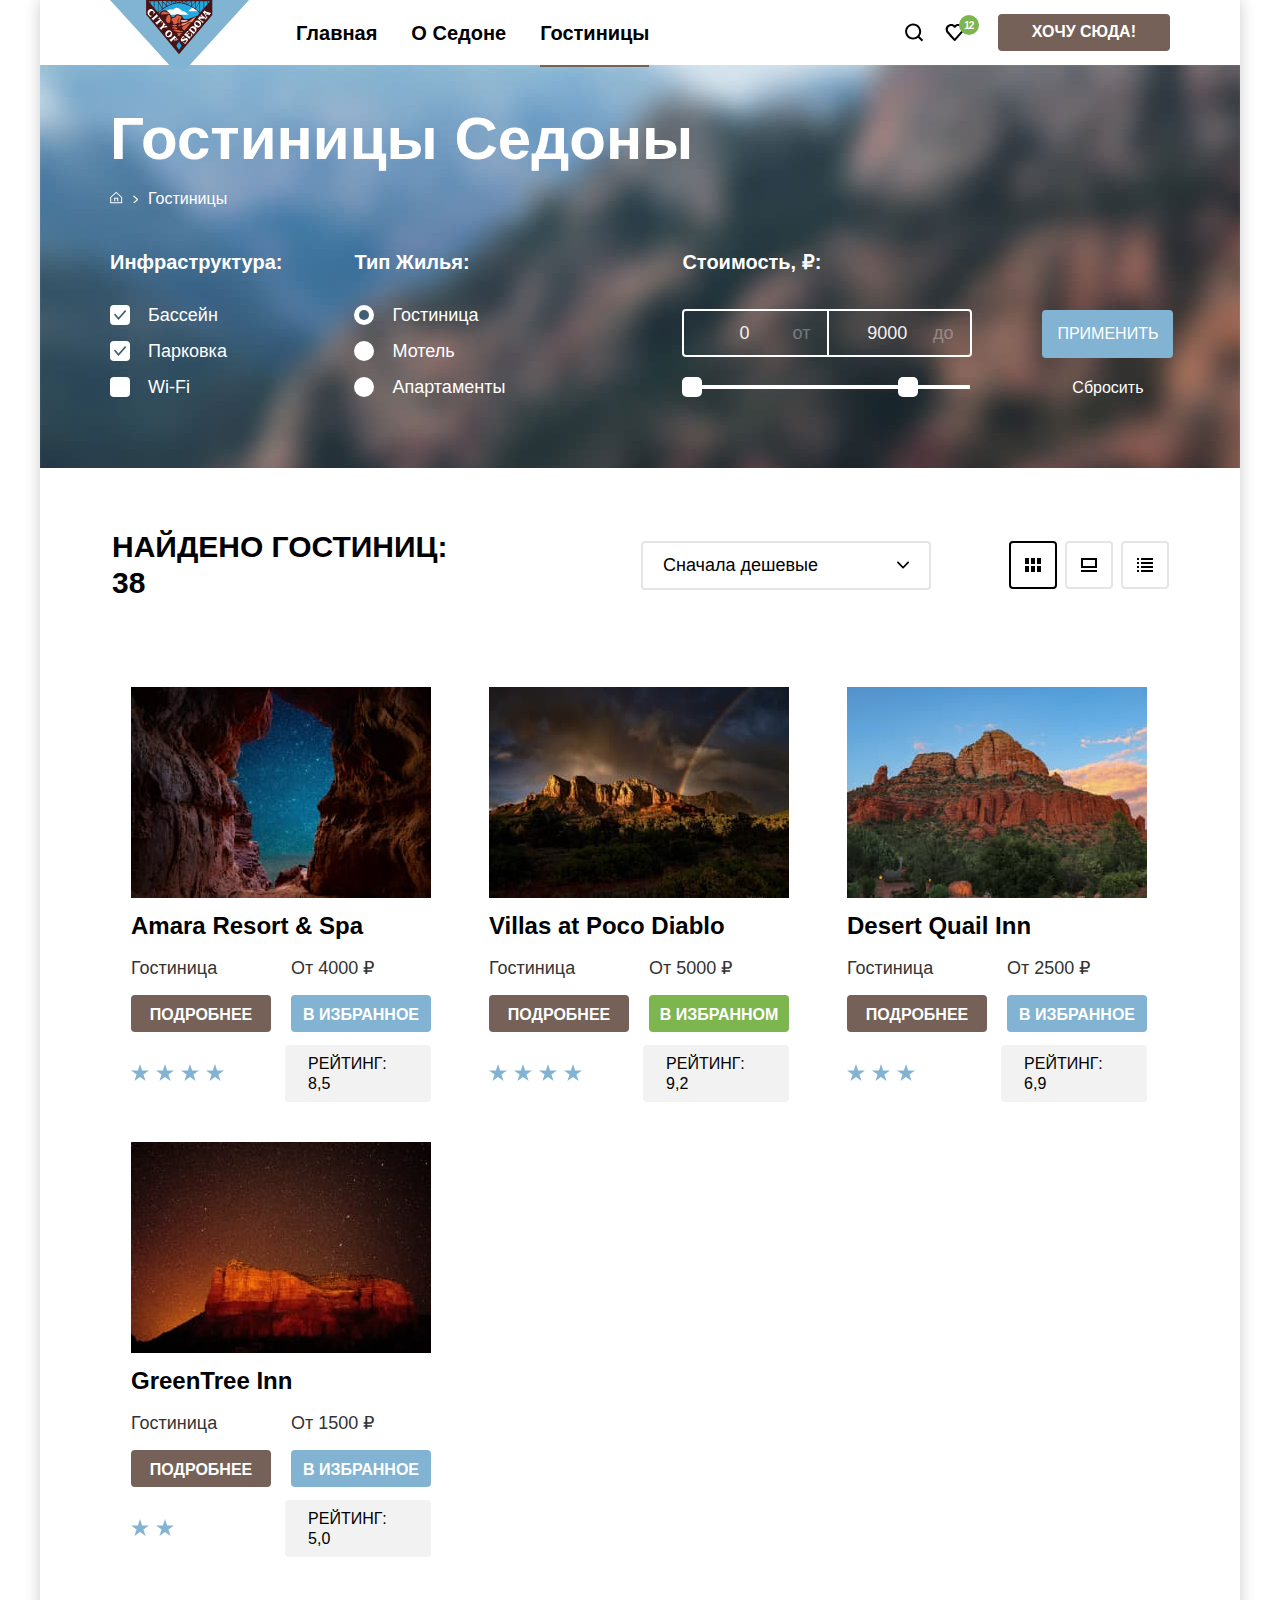
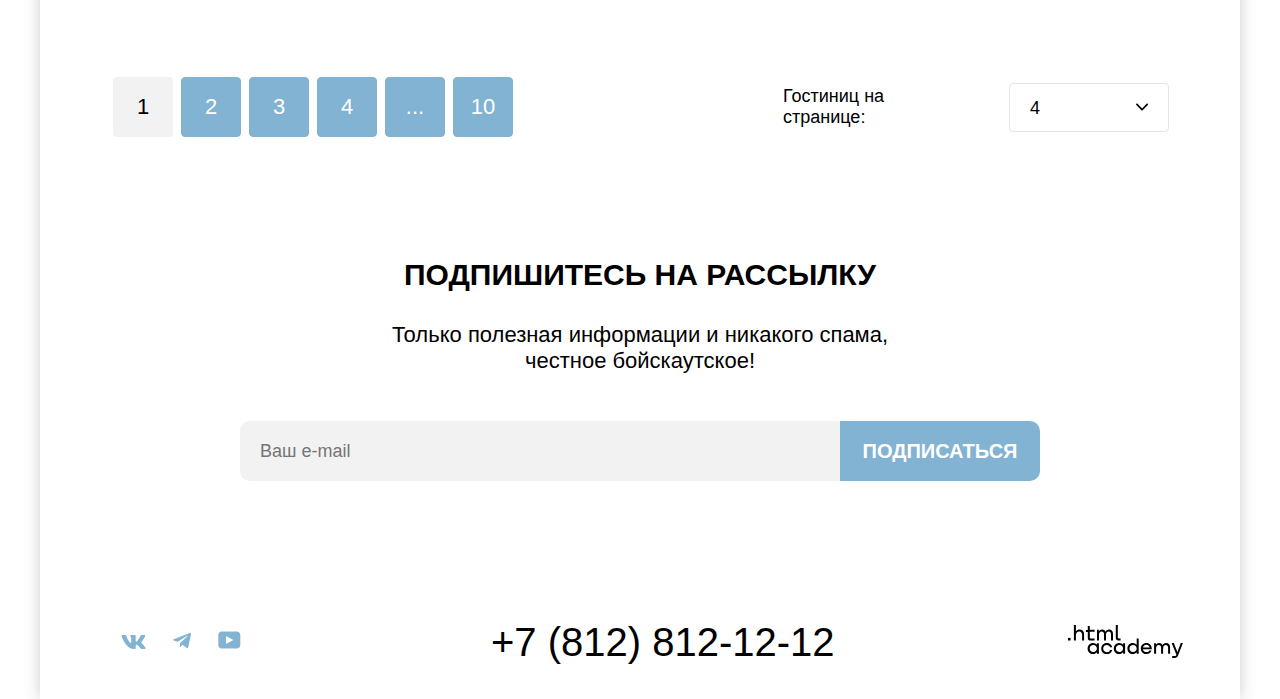
==== catalog.html @ 807dbaa8 "Завершение верстки всех компонентов" ====
<!DOCTYPE html>
<html lang="ru">
<head>
  <meta charset="utf-8">
  <title>Каталог</title>
  <link rel="stylesheet" href="styles/styles.css">
</head>
<body>
<header class="page-header">
  <nav class="navigation">
    <a class="page-logo" href="index.html">
      <img class="logo-icon" src="images/logo-city-of-sedona.svg" width="139" height="70" alt="Логотип Седоны.">
    </a>
    <ul class="navigation-list">
      <li class="navigation-item menu-item">
        <a class="navigation-link menu-link" href="index.html">Главная</a>
      </li>
      <li class="navigation-item menu-item">
        <a class="navigation-link menu-link" href="#">О Седоне</a>
      </li>
      <li class="navigation-item menu-item">
        <a class="navigation-link menu-link menu-link-current navigation-link-current" href="catalog.html">Гостиницы</a>
      </li>
    </ul>
    <ul class="navigation-list navigation-user">
      <li class="navigation-item navigation-item-search">
        <a class="navigation-link" href="#"><span class="visually-hidden">Поиск.</span>
          <img class="navigation-link search" src="images/icons/icon-search.svg" alt="Иконка поиска."></a>
      </li>
      <li class="navigation-item">
        <a class="navigation-link" href="#"><span class="visually-hidden">Избранное.</span>
          <img class="navigation-link favorite" src="images/icons/icon-favorite.svg" alt="Иконка избранное.">
          <span class="number-favorite favorite">12</span>
        </a>
      </li>
      <li class="navigation-item">
        <a class="navigation-link wanted" href="#">Хочу сюда!</a>
      </li>
    </ul>
  </nav>
</header>

<main class="main-inner">
  <div class="main-filter">
    <header class="inner-header">
      <h1 class="inner-header-title">Гостиницы Седоны</h1>
      <ul class="breadcrumbs">
        <li class="breadcrumbs-item">
          <a class="breadcrumbs-link" href="index.html"><span class="visually-hidden">Главная страница.</span>
            <svg width="13" height="13" viewBox="0 0 13 13" xmlns="http://www.w3.org/2000/svg">
              <path fill-rule="evenodd" clip-rule="evenodd"
                    d="M0.162109 6.1499L6.16211 0.649902L12.1621 6.1499V12.3499H0.162109V6.1499ZM1.16211 6.5499V11.3499H11.1621V6.5499L6.16211 2.0499L1.16211 6.5499ZM5.16211 10.3499H4.16211V6.84985H8.16211V10.3499H7.16211V7.84985H5.16211V10.3499Z"/>
            </svg>
          </a>
        </li>
        <li class="breadcrumbs-item">
          <a class="breadcrumbs-link">Гостиницы</a>
        </li>
      </ul>
    </header>
    <section class="catalog-products">
      <h2 class="visually-hidden">Фильтры для выбора гостиниц.</h2>
      <form class="catalog-filter" action="https://echo.htmlacademy.ru/" method="get">
        <fieldset class="catalog-filter-group catalog-infrastructure">
          <legend class="catalog-filter-title">Инфраструктура:</legend>
          <ul class="catalog-filter-list">
            <li class="catalog-filter-item">
              <label class="control">
                <input class="visually-hidden control-input" type="checkbox" name="pool" checked>
                <span class="control-mark control-mark--square"></span>
                <span class="control-label">Бассейн</span>
              </label>
            </li>
            <li class="catalog-filter-item">
              <label class="control">
                <input class="visually-hidden control-input" type="checkbox" name="parking" checked>
                <span class="control-mark control-mark--square"></span>
                <span class="control-label">Парковка</span>
              </label>
            </li>
            <li class="catalog-filter-item">
              <label class="control">
                <input class="visually-hidden control-input" type="checkbox" name="wi-fi">
                <span class="control-mark control-mark--square"></span>
                <span class="control-label">Wi-Fi</span>
              </label>
            </li>
          </ul>
        </fieldset>
        <fieldset class="catalog-filter-group catalog-type-acc">
          <legend class="catalog-filter-title">Тип Жилья:</legend>
          <ul class="catalog-filter-list">
            <li class="catalog-filter-item">
              <label class="control">
                <input class="visually-hidden control-input" type="radio" name="accommodation" value="hotel" checked>
                <span class="control-mark control-mark--round"></span>
                <span class="control-label">Гостиница</span>
              </label>
            </li>
            <li class="catalog-filter-item">
              <label class="control">
                <input class="visually-hidden control-input" type="radio" name="accommodation" value="motel">
                <span class="control-mark control-mark--round"></span>
                <span class="control-label">Мотель</span>
              </label>
            </li>
            <li class="catalog-filter-item">
              <label class="control">
                <input class="visually-hidden control-input" type="radio" name="accommodation" value="apartment">
                <span class="control-mark control-mark--round"></span>
                <span class="control-label">Апартаменты</span>
              </label>
            </li>
          </ul>
        </fieldset>
        <fieldset class="catalog-filter-group catalog-price">
          <legend class="catalog-filter-title">Стоимость, ₽:</legend>
          <div class="catalog-filter-prices">
            <div class="catalog-filter-price">
              <input type="button" id="min" class="catalog-filter-price-input" value="0" aria-label="Цена от.">
              <label for="min" class="catalog-filter-price-label">от</label>
            </div>

            <div class="catalog-filter-price">
              <input type="button" id="max" class="catalog-filter-price-input" value="9000" aria-label="Цена до.">
              <label for="max" class="catalog-filter-price-label">до</label>
            </div>
          </div>
          <div class="catalog-filter-range">
            <div class="catalog-filter-range-line"></div>
            <button class="catalog-filter-range-btn catalog-filter-range--min"></button>
            <button class="catalog-filter-range-btn catalog-filter-range--max"></button>
          </div>
        </fieldset>
        <div class="catalog-filter-wrapper">
          <button class="button-filter-submit" type="submit">Применить</button>
          <button class="button-filter-reset" type="reset">Сбросить</button>
        </div>
      </form>
    </section>
  </div>
  <section class="catalog-options">
    <div class="search-results">
      <p class="search-result">Найдено гостиниц: 38</p>
    </div>
    <div class="sorting">
      <select class="select-control" aria-label="Сортировка.">
        <option value="cheap">Сначала дешевые</option>
        <option value="expensive">Сначала дорогие</option>
        <option value="popular">Сначала популярные</option>
      </select>
    </div>
    <div class="page-view">
      <a href="#" class="button button-view button-view-selected">
        <span class="visually-hidden">Показать карточки.</span>
        <img src="images/icons/icon-table.svg" width="16" height="14" alt="Показать карточки.">
      </a>
      <a href="#" class="button button-view">
        <span class="visually-hidden">Показать каждую карточку отдельно.</span>
        <img src="images/icons/icon-slideshow.svg" width="16" height="14" alt="Показать каждую карточку отдельно.">
      </a>
      <a href="#" class="button button-view">
        <span class="visually-hidden">Показать список.</span>
        <img src="images/icons/icon-list.svg" width="16" height="14" alt="Показать список отелей.">
      </a>
    </div>
  </section>

  <div class="hotel-wrapper">
    <ul class="hotel-cards">
      <li class="hotel-card">
        <a class="hotel-card-link" href="#">
          <img class="hotel-card-image" src="images/amara-resort-and-spa.jpg"
               alt="Достопримечательности рядом с Amara Resort-and-Spa" width="300" height="211"></a>
        <h3 class="hotel-card-title"><a href="#">Amara Resort & Spa</a></h3>
        <div class="hotel-and-price">
          <p class="hotel-card-type">Гостиница</p>
          <p class="hotel-card-price">От 4000 ₽</p>
        </div>
        <div class="more">
          <a class="hotel-card-button button button-else" href="#">Подробнее</a>
          <a href="#" class="hotel-card-button button button-fav">В избранное</a>
        </div>
        <div class="rate">
          <div class="stars">
            <div class="star"><img src="images/icons/icon-star.svg" alt="Рейтинг."></div>
            <div class="star"><img src="images/icons/icon-star.svg" alt="Рейтинг."></div>
            <div class="star"><img src="images/icons/icon-star.svg" alt="Рейтинг."></div>
            <div class="star"><img src="images/icons/icon-star.svg" alt="Рейтинг."></div>
          </div>
          <span class="hotel-rating">Рейтинг: 8,5</span>
        </div>
      </li>
      <li class="hotel-card">
        <a class="hotel-card-link" href="#">
          <img class="hotel-card-image" src="images/villas-at-poco-diablo.jpg"
               alt="Достопримечательности рядом с Villas at Poco Diablo" width="300" height="211"></a>
        <h3 class="hotel-card-title"><a href="#">Villas at Poco Diablo</a></h3>
        <div class="hotel-and-price">
          <p class="hotel-card-type">Гостиница</p>
          <p class="hotel-card-price">От 5000 ₽</p>
        </div>
        <div class="more">
          <a class="hotel-card-button button button-else" href="#">Подробнее</a>
          <a href="#" class="hotel-card-button button button-fav button-fav-current">В избранном</a>
        </div>
        <div class="rate">
          <div class="stars">
            <div class="star"><img src="images/icons/icon-star.svg" alt="Рейтинг."></div>
            <div class="star"><img src="images/icons/icon-star.svg" alt="Рейтинг."></div>
            <div class="star"><img src="images/icons/icon-star.svg" alt="Рейтинг."></div>
            <div class="star"><img src="images/icons/icon-star.svg" alt="Рейтинг."></div>
          </div>
          <span class="hotel-rating">Рейтинг: 9,2</span>
        </div>
      </li>
      <li class="hotel-card">
        <a class="hotel-card-link" href="#">
          <img class="hotel-card-image" src="images/desert-quail-inn.jpg"
               alt="Достопримечательности рядом с Desert Quail Inn"></a>
        <h3 class="hotel-card-title"><a href="#">Desert Quail Inn</a></h3>
        <div class="hotel-and-price">
          <p class="hotel-card-type">Гостиница</p>
          <p class="hotel-card-price">От 2500 ₽</p>
        </div>
        <div class="more">
          <a class="hotel-card-button button button-else" href="#">Подробнее</a>
          <a href="#" class="hotel-card-button button button-fav">В избранное</a>
        </div>
        <div class="rate">
          <div class="stars">
            <div class="star"><img src="images/icons/icon-star.svg" alt="Рейтинг."></div>
            <div class="star"><img src="images/icons/icon-star.svg" alt="Рейтинг."></div>
            <div class="star"><img src="images/icons/icon-star.svg" alt="Рейтинг."></div>
          </div>
          <span class="hotel-rating">Рейтинг: 6,9</span>
        </div>
      </li>
      <li class="hotel-card">
        <a class="hotel-card-link" href="#">
          <img class="hotel-card-image" src="images/geentree-inn.jpg" alt="Достопримечательности рядом с GreenTree Inn"
               width="300" height="211"></a>
        <h3 class="hotel-card-title"><a href="#">GreenTree Inn</a></h3>
        <div class="hotel-and-price">
          <p class="hotel-card-type">Гостиница</p>
          <p class="hotel-card-price">От 1500 ₽</p>
        </div>
        <div class="more">
          <a class="hotel-card-button button button-else" href="#">Подробнее</a>
          <a href="#" class="hotel-card-button button button-fav">В избранное</a>
        </div>
        <div class="rate">
          <div class="stars">
            <div class="star"><img src="images/icons/icon-star.svg" alt="Рейтинг."></div>
            <div class="star"><img src="images/icons/icon-star.svg" alt="Рейтинг."></div>
          </div>
          <span class="hotel-rating">Рейтинг: 5,0</span>
        </div>
      </li>
    </ul>
  </div>

  <div class="pagination">
    <ul class="pagination-list">
      <li class="pagination-item">
        <a class="pagination-link pagination-link-current">1</a>
      </li>
      <li class="pagination-item">
        <a class="pagination-link" href="#">2</a>
      </li>
      <li class="pagination-item">
        <a class="pagination-link" href="#">3</a>
      </li>
      <li class="pagination-item">
        <a class="pagination-link" href="#">4</a>
      </li>
      <li class="pagination-item">
        <a class="pagination-link" href="#" aria-label="Другие страницы.">...</a>
      </li>
      <li class="pagination-item">
        <a class="pagination-link" href="#">10</a>
      </li>
    </ul>
    <div class="hotel-amount">
      <label class="hotel-page" for="hotel-page">Гостиниц на странице:</label>
      <select class="hotel-page-amount" id="hotel-page">
        <option label="1">1</option>
        <option label="2">2</option>
        <option label="3">3</option>
        <option label="4" selected>4</option>
      </select>
    </div>
  </div>

</main>
<section class="newsletter-inner">
  <h2 class="newsletter-title">Подпишитесь на рассылку</h2>
  <p class="newsletter-description">Только полезная информации и никакого спама,<br> честное бойскаутское!</p>
  <div class="subscription">
    <form class="newsletter-form" action="https://echo.htmlacademy.ru/" method="post">
      <label class="visually-hidden" for="newsletter-email">Email.</label>
      <input type="email" class="newsletter-email-field newsletter-email-field-inner" placeholder="Ваш e-mail"
             name="newsletter-email" id="newsletter-email" required>
      <button class="button newsletter-button" type="submit">Подписаться</button>
    </form>
  </div>
</section>
<footer class="page-footer">
  <ul class="footer-social-list">
    <li class="footer-social-item">
      <a class="social-network-link" href="https://vk.com/htmlacademy">
        <svg width="25" height="14" viewBox="0 0 25 14" xmlns="http://www.w3.org/2000/svg">
          <path fill-rule="evenodd" clip-rule="evenodd"
                d="M24.1164 0.948C24.2824 0.402 24.1164 0 23.3214 0H20.6964C20.0284 0 19.7204 0.347 19.5534 0.73C19.5534 0.73 18.2184 3.926 16.3274 6.002C15.7154 6.604 15.4374 6.795 15.1034 6.795C14.9364 6.795 14.6854 6.604 14.6854 6.057V0.948C14.6854 0.292 14.5014 0 13.9454 0H9.81738C9.40038 0 9.14938 0.304 9.14938 0.593C9.14938 1.214 10.0954 1.358 10.1924 3.106V6.904C10.1924 7.737 10.0394 7.888 9.70538 7.888C8.81538 7.888 6.65038 4.677 5.36538 1.003C5.11638 0.288 4.86438 0 4.19338 0H1.56638C0.816382 0 0.666382 0.347 0.666382 0.73C0.666382 1.412 1.55638 4.8 4.81138 9.281C6.98138 12.341 10.0364 14 12.8194 14C14.4884 14 14.6944 13.632 14.6944 12.997V10.684C14.6944 9.947 14.8524 9.8 15.3814 9.8C15.7714 9.8 16.4384 9.992 17.9964 11.467C19.7764 13.216 20.0694 14 21.0714 14H23.6964C24.4464 14 24.8224 13.632 24.6064 12.904C24.3684 12.18 23.5184 11.129 22.3914 9.882C21.7794 9.172 20.8614 8.407 20.5824 8.024C20.1934 7.533 20.3044 7.314 20.5824 6.877C20.5824 6.877 23.7824 2.451 24.1154 0.948H24.1164Z"/>
        </svg>
        <span class="visually-hidden">ВКонтакте.</span>
      </a>
    </li>
    <li class="footer-social-item">
      <a class="social-network-link" href="https://t.me/htmlacademy">
        <svg width="18" height="16" viewBox="0 0 18 16" xmlns="http://www.w3.org/2000/svg">
          <path
            d="M16.785 0.0992597L0.840489 6.24776C-0.247661 6.68481 -0.241365 7.29184 0.640845 7.56253L4.73445 8.83953L14.2058 2.8637C14.6537 2.59121 15.0629 2.7378 14.7265 3.03636L7.05283 9.96185H7.05103L7.05283 9.96275L6.77045 14.1823C7.18413 14.1823 7.36669 13.9925 7.59871 13.7686L9.58705 11.8351L13.7229 14.89C14.4855 15.31 15.0332 15.0941 15.2229 14.1841L17.9379 1.38885C18.2158 0.274623 17.5126 -0.229883 16.785 0.0992597Z"/>
        </svg>
        <span class="visually-hidden">Телеграм.</span>
      </a>
    </li>
    <li class="footer-social-item">
      <a class="social-network-link" href="https://youtube.com/user/htmlacademy">
        <svg width="23" height="18" viewBox="0 0 23 18" xmlns="http://www.w3.org/2000/svg">
          <path
            d="M18.9402 0.5H3.50738C1.64668 0.5 0.333252 2.09375 0.333252 3.9V13.9937C0.333252 15.9062 1.64668 17.5 3.50738 17.5H19.1591C20.8009 17.5 22.3333 15.9062 22.3333 14.1V3.9C22.1143 2.09375 20.8009 0.5 18.9402 0.5ZM7.99494 13.0375V4.9625L15.3283 9L7.99494 13.0375Z"/>
        </svg>
        <span class="visually-hidden">YouTube.</span>
      </a>
    </li>
  </ul>
  <a class="footer-phone-number" href="tel: +78128121212">+7 (812) 812-12-12</a>
  <a class="htmlacademy-link" href="https://htmlacademy.ru">
    <svg width="115" height="33" viewBox="0 0 115 33" xmlns="http://www.w3.org/2000/svg" aria-label="Логотип HTML Академии.">
      <path d="M0 12.9V15.5H2.5V12.9H0Z"/>
      <path
        d="M11.6 4.5C10 4.5 8.8 5.2 8 6.2H7.9V0H5.9V15.5H7.9V10.2C7.9 8.1 9.2 6.6 11.2 6.6C13 6.6 14.1 8 14.1 9.8V15.5H16.1V9.4C16.2 6.4 14.3 4.5 11.6 4.5Z"/>
      <path
        d="M26.6 4.8H21.8V1.1H19.8V4.9H17.9V6.9H19.8V12.9C19.8 14.6 20.8 15.6 22.5 15.6H26.6V13.6H22.9C22.2 13.6 21.8 13.2 21.8 12.5V6.8H26.6V4.8Z"/>
      <path
        d="M41.1 4.6C39.5 4.6 38.2 5.4 37.6 6.7H37.5C36.9 5.5 35.7 4.6 34.1 4.6C32.7 4.6 31.6 5.4 31 6.4H30.9V4.8H29V15.4H31V10C31 8 32 6.5 33.6 6.5C35.1 6.5 36 7.5 36 9.1V15.4H38V9.8C38 7.4 39.4 6.5 40.6 6.5C42.1 6.5 43 7.5 43 9.1V15.4H45V8.9C45.1 6.4 43.6 4.6 41.1 4.6Z"/>
      <path d="M47.8 12.7C47.8 14.4 48.8 15.4 50.6 15.4H52.6V13.4H50.9C50.2 13.4 49.8 13 49.8 12.3V0H47.8V12.7Z"/>
      <path
        d="M28.9 19.7C28 18.6 26.7 17.9 25 17.9C21.9 17.9 19.6 20.2 19.6 23.5C19.6 26.8 21.9 29.1 25 29.1C26.8 29.1 28 28.3 28.8 27.2H28.9V28.8H30.9V18.2H28.9V19.7ZM25.3 27.1C23.1 27.1 21.7 25.5 21.7 23.5C21.7 21.5 23.1 19.9 25.3 19.9C27.5 19.9 28.9 21.5 28.9 23.5C28.9 25.4 27.5 27.1 25.3 27.1Z"/>
      <path
        d="M44.2 22C43.7 19.6 41.6 17.9 38.8 17.9C35.4 17.9 33.2 20.4 33.2 23.5C33.2 26.6 35.4 29.1 38.8 29.1C41.6 29.1 43.7 27.3 44.2 24.9H42.1C41.7 26.2 40.4 27.2 38.8 27.2C36.6 27.2 35.2 25.6 35.2 23.6C35.2 21.6 36.6 20 38.8 20C40.4 20 41.6 21 42.1 22.2H44.2V22Z"/>
      <path
        d="M55.1 19.7C54.2 18.6 52.9 17.9 51.2 17.9C48.1 17.9 45.8 20.2 45.8 23.5C45.8 26.8 48.1 29.1 51.2 29.1C53 29.1 54.2 28.3 55 27.2H55.1V28.8H57.1V18.2H55.1V19.7ZM51.5 27.1C49.3 27.1 47.9 25.5 47.9 23.5C47.9 21.5 49.3 19.9 51.5 19.9C53.7 19.9 55.1 21.5 55.1 23.5C55.1 25.4 53.6 27.1 51.5 27.1Z"/>
      <path
        d="M68.7 19.8C67.8 18.7 66.5 17.9 64.8 17.9C61.7 17.9 59.4 20.2 59.4 23.5C59.4 26.8 61.6 29.1 64.8 29.1C66.5 29.1 67.8 28.3 68.6 27.3H68.7V28.8H70.7V13.4H68.7V19.8ZM65.1 27.1C62.9 27.1 61.5 25.5 61.5 23.5C61.5 21.5 62.9 19.9 65.1 19.9C67.3 19.9 68.7 21.5 68.7 23.5C68.6 25.5 67.2 27.1 65.1 27.1Z"/>
      <path
        d="M78.3 17.9C75 17.9 72.8 20.4 72.8 23.5C72.8 26.5 74.9 29.1 78.3 29.1C80.8 29.1 82.8 27.8 83.5 25.5H81.4C80.9 26.5 79.8 27.1 78.4 27.1C76.5 27.1 75.1 25.8 75 24.2H83.8C84 20.6 81.8 17.9 78.3 17.9ZM78.3 19.8C80 19.8 81.3 20.8 81.6 22.4H75.1C75.4 20.9 76.6 19.8 78.3 19.8Z"/>
      <path
        d="M98.2 17.9C96.6 17.9 95.3 18.7 94.6 19.9H94.5C93.9 18.7 92.7 17.9 91.1 17.9C89.7 17.9 88.6 18.6 88 19.7V18.2H86.1V28.8H88.1V23.4C88.1 21.4 89.1 20 90.7 19.9C92.2 19.9 93.1 20.9 93.1 22.5V28.8H95.1V23.2C95.1 20.8 96.5 19.9 97.7 19.9C99.2 19.9 100.1 20.9 100.1 22.5V28.8H102.1V22.3C102.2 19.7 100.7 17.9 98.2 17.9Z"/>
      <path
        d="M109.4 27L105.8 18.1H103.6L108.4 29.7C108.1 30.6 107.7 30.9 106.7 30.9H104.2V32.9H106.7C108.5 32.9 109.5 32.1 110.2 30.3L114.9 18.1H112.8L109.4 27Z"/>
    </svg>
  </a>
</footer>
</body>
</html>
---- styles/styles.css ----
@font-face {
  font-family: "PT Sans";
  font-style: normal;
  font-weight: 400;
  src: url("../fonts/ptsans-400.woff2") format("woff2");
  font-display: swap;
}

@font-face {
  font-family: "PT Sans";
  font-style: normal;
  font-weight: 700;
  src: url("../fonts/ptsans-700.woff2") format("woff2");
  font-display: swap;
}

*, *::before, *::after {
  box-sizing: border-box;
}

html {
  height: 100%;
}

body {
  margin: 0 auto;
  display: flex;
  flex-direction: column;
  min-height: 100%;
  font-family: "PT Sans", Arial, sans-serif;
  font-size: 22px;
  line-height: 26px;
  color: #000000;
  background-color: #FFFFFF;
  width: 1200px;
  box-shadow: 0 0 15px rgba(0, 0, 0, 0.2);
}

.visually-hidden {
  position: absolute;
  width: 1px;
  height: 1px;
  margin: -1px;
  padding: 0;
  border: 0;
  clip: rect(0 0 0 0);
  overflow: hidden;
}


.button {
  font-family: inherit;
  font-weight: 700;
  text-align: center;
  color: #FFFFFF;
  text-decoration: none;
  text-transform: uppercase;
}

.page-header {
  color: black;
  background-color: #FFFFFF;
  z-index: 1;
}

.navigation {
  display: flex;
  align-items: center;
  width: 1060px;
  margin: 0 auto;
  padding-bottom: 5px;
}

.navigation-list {
  display: flex;
  flex-wrap: wrap;
  margin: 0;
  list-style-type: none;
  align-items: center;
  padding: 5px 0 0 13px;
}

.navigation-link {
  display: block;
  font-family: "PT Sans", "Arial", sans-serif;
  line-height: 26px;
  color: #000000;
  font-weight: 700;
  text-align: center;
  background-color: #FFFFFF;
  text-decoration: none;
  position: relative;
}

.navigation-user {
  margin: 0 0 0 auto;
}

.navigation-item {
  margin-left: 34px;
  padding: 0;
}

.favorite {
  margin-left: -13px
}

.number-favorite {
  background-color: #7DB54F;
  width: 20px;
  height: 20px;
  color: #FFFFFF;
  border-radius: 10px;
  font-size: 10px;
  line-height: 13px;
  letter-spacing: -0.1em;
  position: absolute;
  display: flex;
  align-items: center;
  justify-content: center;
  right: -15px;
  top: -9px;

}

.menu-link {
  position: relative;
  font-size: 20px;
  line-height: 26px;
}

.menu-link:hover::before, .menu-link-current::before {
  position: absolute;
  content: "";
  left: 0;
  bottom: -21px;
  width: 100%;
  height: 2px;
  background-color: #756257;
}

.wanted {
  padding: 5px 34px 6px;
  border-radius: 4px;
  background-color: #756157;
  color: #FFFFFF;
  text-transform: uppercase;
  font-size: 16px;
}

.wanted:hover {
  background-color: rgba(97, 80, 72, 1);
}

.wanted:active {
  background-color: rgba(117, 97, 87, 1);
  color: rgba(255, 255, 255, 0.3);
}

.logo-icon {
  display: block;
  width: 139px;
  margin: 0 0 -10px;
}

.city-title {
  text-align: center;
  text-transform: uppercase;
  margin: 63px auto 31px;
  line-height: 36px;
  font-size: 30px;
  font-weight: 700;
}

.city-advantages {
  text-align: center;
  margin: 0 auto 90px;
}

.main-container {
  display: flex;
}

.main-logo {
  background-image: url("../images/index-background.jpg");
  background-color: #679cbe;
  color: #000000;
  background-size: 100%;
  background-repeat: no-repeat;
  width: 1200px;
  height: 485px;
  padding-top: 51px;
  position: relative;
}

.main-logo::before {
  content: '';
  position: absolute;
  left: 0;
  bottom: 0;
  width: 100%;
  height: 57px;
  background-image: url("../images/devider.svg");
  background-position: center center;
  background-repeat: no-repeat;
}

.page-container {
  width: 1200px;
  margin: 0 auto;
}

.logo {
  display: block;
  margin: 0 auto;
}


.city-description {
  text-align: center;
}

.advantages-list {
  list-style: none;
  text-align: center;
  margin: 0;
  padding: 0;
  display: flex;
  flex-wrap: wrap;
}

.advantages-order {
  display: block;
  margin: 30px;
}

.wrapper {
  background-color: #82B3D3;
  width: 400px;
}

.advantages-item--blue {
  background-color: #82B3D3;
}

.advantages-item-text {
  margin: 0;
  padding: 92px 85px;
  font-size: 18px;
  width: 400px;
  color: #ffffff;
}

.advantages-item--reverse .advantages-item-wrapper {
  flex-direction: row-reverse;
}

.advantages-item-wrapper {
  display: flex;
}


.advantages-item {
  width: 100%;
}

.advantages-item--33 {
  width: 400px;
  padding: 80px 85px 76px;
}

.advantages-item-light-blue {
  background-color: rgba(131, 179, 211, 0.12);
}

.advantages-item-beautiful-road {
  padding: 80px 85px;
  background-color: rgba(131, 179, 211, 0.2);
}

.advantages-sublist {
  display: flex;
  list-style: none;
  background-color: #ffffff;
  padding: 0;
}

.advantages-title {
  margin: 0 0 30px;
  font-size: 24px;
  line-height: 28px;
  text-transform: uppercase;
  padding: 0;
}

.advantages-title-no-pic {
  padding-top: 20px;
}


.advantages-description {
  margin: 0 auto;
}

.advantages-description, .advantages-order {
  font-size: 18px;
  line-height: 21px;
}

.advantages-description-no-pic {
  padding-bottom: 20px;
}

.advantages-icon {
  margin-bottom: 30px;
}

.advantages-icon-souvenir {
  margin-bottom: 25px;
}


.appointment {
  color: #000000;
  background-color: #FFFFFF;
  text-align: center;
  width: 1200px;
  padding-top: 91px;
  padding-bottom: 93px;

}

.appointment-title {
  font-size: 30px;
  line-height: 36px;
  text-transform: uppercase;
  margin: 3px 0 29px;
}

.appointment-description {
  margin: 0 0 46px;
  font-size: 22px;
  line-height: 26px;
  padding-bottom: 10px;
}

.hotel-search-link {
  display: table;
  margin: 0 auto;
  text-decoration: none;
  text-transform: uppercase;
  background-color: #756157;
  color: #FFFFFF;
  padding: 12px 15px;
  width: 574px;
  border-radius: 4px;
  font-weight: 700;
  font-size: 20px;
  line-height: 36px;
}

.hotel-search-link:hover {
  background-color: rgba(97, 80, 72, 1);
}

.hotel-search-link:active {
  background-color: #756157;
  color: rgba(255, 255, 255, 0.3);
}

.newsletter {
  background-image: url("../images/footer-background.jpg");
  background-color: #6b94af;
  color: #FFFFFF;
  background-size: 100%;
  background-repeat: no-repeat;
  width: 1200px;
  text-align: center;
  padding-top: 70px;
  padding-bottom: 94px;
  background-size: cover;
}

.newsletter-title {
  text-transform: uppercase;
  margin-bottom: 29px;
  font-weight: 700;
  font-size: 30px;
  line-height: 36px;
}

.newsletter-description {
  margin-bottom: 47px;
}

.subscription {
  display: flex;
  margin: 0 200px;
}

.newsletter-form {
  display: flex;
  width: 800px;
  margin-left: auto;
  margin-right: auto;
}

.newsletter-email-field {
  width: 600px;
  margin: 0 auto;
  height: 60px;
  border-style: none;
  padding: 16px 20px 14px;
  border-top-left-radius: 10px;
  border-bottom-left-radius: 10px;
  font-size: 18px;
  line-height: 21px;
}

.newsletter-button {
  margin: 0 auto;
  height: 60px;
  background-color: #82B3D3;
  color: #FFFFFF;
  padding: 12px 15px;
  border-style: none;
  flex-grow: 1;
  border-top-right-radius: 10px;
  border-bottom-right-radius: 10px;
  font-size: 20px;
  font-weight: 700;
  line-height: 36px;
}

.newsletter-button:hover {
  background-color: rgba(104, 162, 202, 1);
}

.newsletter-button:active {
  background-color: rgba(130, 179, 211, 1);
  color: rgba(255, 255, 255, 0.3);
}

.newsletter-email-field-inner {
  background-color: #F2F2F2;
}

.page-footer {
  display: flex;
  align-items: center;
  width: 100%;
  background-color: #ffffff;
  padding: 45px 70px 35px 81px;
}

.footer-social-list {
  display: flex;
  color: #000000;
  text-decoration: none;
  margin: 0;
  padding: 0;
  list-style: none;
}

.footer-social-item + .footer-social-item {
  margin-left: 27px;
}

.social-network-link {
  fill: #83B3D3;
}

.social-network-link:hover {
  fill: #68A2CA;
}

.social-network-link:active {
  fill: rgba(104, 162, 202, 0.3);
}

.footer-phone-number {
  font-family: "PT Sans", "Arial", sans-serif;
  font-size: 40px;
  line-height: 40px;
  color: #000000;
  font-weight: 400;
  text-align: center;
  background-color: #FFFFFF;
  text-decoration: none;
  margin-left: 250px;
  flex-shrink: 0;
}

.footer-phone-number:hover {
  color: #756157;
}

.footer-phone-number:active {
  color: rgba(117, 97, 87, 0.3);
}

.htmlacademy-link {
  margin-left: 233px;
  fill: #000000;
  margin-top: 5px
}

.htmlacademy-link:hover {
  fill: #756157;
}

.htmlacademy-link:active {
  fill: rgba(117, 97, 87, 0.3);
}

.main-filter {
  background-image: url("../images/hotel-filter-background.jpg");
  background-repeat: no-repeat;
  background-size: cover;
  color: #FFFFFF;
  background-color: #7497bf;
  padding: 35px 70px 50px;
}

.modal-container {
  position: fixed;
  top: 0;
  left: 0;
  display: flex;
  width: 100%;
  height: 100%;
  background-color: rgba(242, 242, 242, 0.8);
}

.modal {
  position: relative;
  margin: auto;
  padding: 70px;
  background-color: #FFFFFF;
}

.modal-info {
  width: 715px;
}

.modal-close-button {
  position: absolute;
  padding: 0;
  top: 54px;
  right: 70px;
  width: 53px;
  height: 53px;
  background-color: #F2F2F2;
  border-radius: 50%;
  background-image: url("../images/modal-close-button.svg");
  background-repeat: no-repeat;
  background-position: center;
  border-style: none;
  cursor: pointer;
}

.modal-title {
  margin: 0 0 63px;
  font-family: "PT Sans", "Arial", sans-serif;
  font-size: 30px;
  line-height: 36px;
  font-weight: 700;
  color: #000000;
  text-transform: uppercase;
}

.info-form .field-group {
  margin: 0;
}


.inner-header-title {
  font-size: 60px;
  line-height: 78px;
  margin: 0 0 10px;
}

.breadcrumbs {
  margin: 0 0 40px;
  padding: 0;
  list-style: none;
  display: flex;
}

.breadcrumbs-item + .breadcrumbs-item {
  padding-left: 15px;
  margin-left: 10px;
}

.breadcrumbs-item {
  position: relative;
}

.breadcrumbs-item + .breadcrumbs-item::before {
  content: '';
  position: absolute;
  left: 0;
  top: 50%;
  transform: translateY(-50%);
  width: 5px;
  height: 8px;
  background-image: url("../images/arrow-breadcrumbs.svg");
}


.breadcrumbs-link {
  line-height: 21px;
  font-size: 16px;
  fill: #FFFFFF;
  font-weight: 400;
  text-align: center;
  text-decoration: none;
  display: block;
}

.breadcrumbs-link:hover {
  color: rgba(255, 255, 255, 0.6);
  fill: rgba(255, 255, 255, 0.6);
}

.breadcrumbs-link:focus {
  color: #FFFFFF;
  fill: #FFFFFF;
}

.breadcrumbs-link:active {
  color: rgba(255, 255, 255, 0.3);
  fill: rgba(255, 255, 255, 0.3);
}

.catalog-options {
  display: flex;
  background-color: #FFFFFF;
  color: #000000;
  padding: 55px 71px 56px 72px;
}


.catalog-filter-group {
  margin: 0;
  padding: 0;
  border: 0;
}

.catalog-infrastructure {
  margin-right: 70px;
}

.catalog-type-acc {
  margin-right: 175px;
  padding-left: 2px;
}

.catalog-price {
  margin-right: 70px;
  padding-top: 4px;
  padding-left: 2px;
}

.catalog-filter-title {
  font-weight: 700;
  font-size: 20px;
  line-height: 26px;
  padding: 0;
  margin: 0 0 30px;
}

.catalog-filter-list {
  margin: 0;
  padding: 0;
  list-style: none;
  font-size: 18px;
  line-height: 21px;
  font-weight: 400;
}

.catalog-filter-wrapper {
  display: table;
  margin: 0 0 0 auto;
  padding-top: 61px;
  width: 160px;
  padding-right: 2px;
}

.catalog-filter {
  display: flex;
}

.catalog-filter-wrapper .button {
  display: block;
}

.catalog-filter-item {
  margin-bottom: 15px;
}

.control {
  position: relative;
  display: block;
}

.control-mark {
  position: absolute;
  width: 20px;
  height: 20px;
}

.control-label {
  padding-left: 38px;
}

.control-mark--round {
  border-radius: 100%;
  background-color: #FFFFFF;
}

.control-mark--square {
  border-radius: 4px;
  background-color: #FFFFFF;
}

.control-input[type="checkbox"]:checked + .control-mark--square::before {
  content: "";
  position: absolute;
  background-image: url("../images/icons/icon-tick.svg");
  width: 12px;
  height: 10px;
  top: 5px;
  left: 4px;
}

.control-input[type="radio"]:checked + .control-mark--round::before {
  content: "";
  position: absolute;
  background-color: #3F5E72;
  width: 10px;
  height: 10px;
  top: 5px;
  left: 5px;
  border-radius: 100%;
}

.control-input:focus + .control-mark--round {
  box-shadow: 0 0 0 3px #83B3D3;
}

.control-input:hover + .control-mark--square {
  background-color: rgba(255, 255, 255, 0.6);
}

.control-input:focus + .control-mark--square {
  background-color: rgba(255, 255, 255, 0.6);
  box-shadow: 0 0 0 3px #83B3D3;
}

.control-input:active + .control-mark--square {
  background-color: rgba(255, 255, 255, 0.6);
}

.catalog-filter-prices {
  display: flex;
  border: 2px solid #ffffff;
  border-radius: 4px;
  height: 48px;
}

.catalog-filter-price {
  width: 143px;
  display: flex;
  align-items: center;
  padding: 14px 17px 14px 18px;
}

.catalog-filter-price + .catalog-filter-price {
  border-left: 2px solid #ffffff;
}

.catalog-filter-price-input {
  display: block;
  width: 100%;
  background-color: transparent;
  border-style: none;
  color: #F2F2F2;
  font-size: 18px;
  line-height: 21px;
  padding-left: 0;
}

.catalog-filter-price-label {
  font-size: 18px;
  line-height: 21px;
  opacity: 30%;
}

.catalog-filter-range {
  width: 288px;
  height: 4px;
  margin-top: 28px;
  position: relative;
  background-color: rgba(255, 255, 255, 3);
}

.catalog-filter-range-line {
  width: 228px;
  height: 4px;
  background-color: #ffffff;
}

.catalog-filter-range-btn {
  position: absolute;
  width: 20px;
  height: 20px;
  background-color: #ffffff;
  border-radius: 5px;
  border: none;
  top: 50%;
  transform: translateY(-50%);
}

.catalog-filter-range--min {
  left: 0;
}

.catalog-filter-range--max {
  left: 216px;
}

.button-filter-submit {
  display: block;
  padding: 14px 15px;
  border-style: none;
  text-transform: uppercase;
  color: #FFFFFF;
  background-color: #82B3D3;
  border-radius: 4px;
  font-family: "PT Sans", "Arial", sans-serif;
  width: 100%;
  font-size: 16px;
  line-height: 20px;
}

.button-filter-submit:hover {
  background-color: #68A2CA;
}

.button-filter-submit:active {
  background-color: #82B3D3;
  color: rgba(255, 255, 255, 0.3);
}

.button-filter-reset {
  display: block;
  border-style: none;
  background-color: transparent;
  margin: 0 auto;
  color: #FFFFFF;
  padding: 20px 28px;
  border-radius: 4px;
  font-family: "PT Sans", "Arial", sans-serif;
  cursor: pointer;
  font-size: 16px;
  line-height: 20px;
}

.search-results {
  padding-right: 210px;
}


.catalog-options {
  display: flex;
  align-items: center;
  background-color: #FFFFFF;
  color: #000000;
  margin: 31px 71px 36px 72px;
  width: 1057px;
  padding: 0;
}


.search-results {
  text-transform: uppercase;
  font-weight: 700;
  font-size: 30px;
  line-height: 36px;
  margin-right: 191px;
  padding: 0;
  width: 338px;
  flex-shrink: 0;
}

.sorting {
  margin-right: 78px;
  border-radius: 4px;
  width: 290px;
}

.select-control {
  width: 290px;
  height: 49px;
  border: 2px solid #E5E5E5;
  border-radius: 4px;
  font-family: "PT Sans", "Arial", sans-serif;
  font-size: 18px;
  line-height: 21px;
  appearance: none;
  background-image: url("../images/selector-arrow.svg");
  background-repeat: no-repeat;
  background-position: right 20px center;
  padding-left: 20px;
  background-color: #FFFFFF;
}

.select-control:hover {
  border-color: rgba(104, 162, 202, 1);
}

.select-control:active {
  border-color: rgba(63, 94, 114, 1);
}

.page-view {
  display: flex;
  margin: 0;
  padding: 0;
}

.button-view {
  border: 2px solid #E5E5E5;
  border-radius: 4px;
  width: 48px;
  height: 48px;
  display: flex;
  align-items: center;
  justify-content: center;
}

.button-view:hover, .button-view:active {
  border-color: #000000;
}

.button-view:focus {
  border-color: #68A2CA;
  outline: none;
}

.button-view-selected {
  border-color: #000000;
}

.button-view + .button-view {
  margin-left: 8px;
}

.hotel-wrapper {
  display: flex;
}

.hotel-cards {
  display: flex;
  padding-left: 0;
  flex-wrap: wrap;
  margin: 0 73px 0 71px;
  justify-content: space-between;
}

.hotel-card {
  background-color: #FFFFFF;
  list-style: none;
  padding: 20px;
  width: 340px;
}

.hotel-card-title a {
  font-weight: 700;
  text-decoration: none;
  color: #000000;
  font-size: 24px;
  line-height: 28px;
}

.hotel-card-title {
  margin: 8px 0 18px;
}

.hotel-card-type {
  font-weight: 400;
  color: #333333;
  padding: 0;
  margin: 0 20px 0 0;
  width: 140px;
  font-size: 18px;
  line-height: 21px;
}

.hotel-card-price {
  font-size: 18px;
  line-height: 21px;
  font-weight: 400;
  color: #333333;
  width: 140px;
}

.hotel-and-price {
  display: flex;
  align-items: center;
  height: 21px;
  margin-bottom: 16px;
}

.more {
  display: flex;
  margin-bottom: 13px;
  text-align: center;
}

.hotel-card-button {
  width: 140px;
  height: 37px;
}

.button-else {
  margin-right: 20px;
  width: 140px;
  background-color: #756157;
  color: #ffffff;
  border-radius: 4px;
  padding: 7px;
  font-size: 16px;
}

.button-else:hover {
  background-color: rgba(97, 80, 72, 1);
}

.button-else:active {
  background-color: rgba(117, 97, 87, 1);
  color: rgba(255, 255, 255, 0.3);
}

.button-fav {
  width: 140px;
  color: #ffffff;
  background-color: #82B3D3;
  border-radius: 4px;
  padding: 7px;
  font-size: 16px;
}

.button-fav:hover {
  background-color: rgba(104, 162, 202, 1);
}

.button-fav:active {
  background-color: rgba(130, 179, 211, 1);
  color: rgba(255, 255, 255, 0.3);
}

.button-fav-current {
  background-color: #7DB54F;
}

.button-fav-current:hover {
  background-color: #6C9E42;
}

.button-fav-current:active {
  background-color: #7DB54F;
  color: rgba(255, 255, 255, 0.3);
}

.rate {
  display: flex;
}

.stars {
  display: flex;
  width: 140px;
  margin-right: 20px;
  align-items: center;
}

.star {
  padding-right: 7px;
}

.hotel-rating {
  text-transform: uppercase;
  font-size: 16px;
  padding: 9px 22px 8px 23px;
  background-color: #F2F2F2;
  border-radius: 4px;
  line-height: 20px;
}

.pagination {
  width: 1056px;
  display: flex;
  margin: 100px 71px 25px 73px;
}

.pagination-list {
  display: flex;
  color: #FFFFFF;
  list-style: none;
  margin: 0;
  padding: 0 270px 0 0;
}

.pagination-item + .pagination-item {
  margin-left: 8px;
}

.pagination-link {
  width: 60px;
  height: 60px;
  background: #82B3D3;
  border: 1px solid #82B3D3;
  border-radius: 4px;
  color: #fff;
  text-decoration: none;
  display: flex;
  align-items: center;
  justify-content: center;
}

.pagination-link-current {
  background-color: rgba(242, 242, 242, 1);
  border-style: none;
  color: #000000;
}

.pagination-link:hover {
  background-color: #68A2CA;
}

.pagination-link:active {
  background-color: #82B3D3;
  color: rgba(255, 255, 255, 0.3);
}

.hotel-amount {
  display: flex;
  align-items: center;

}

.hotel-page {
  width: 175px;
  font-size: 18px;
  line-height: 21px;
  font-family: "PT Sans", "Arial", sans-serif;
  font-weight: 400;
}

.hotel-page-amount {
  margin: 5px 71px 5px 51px;
  width: 160px;
  height: 49px;
  border-radius: 4px;
  border-color: #E5E5E5;
  padding: 14px 20px 14px 20px;
  font-family: "PT Sans", "Arial", sans-serif;
  font-size: 18px;
  line-height: 21px;
  appearance: none;
  background-image: url("/images/selector-arrow.svg");
  background-repeat: no-repeat;
  background-position: right 20px center;
  background-color: #FFFFFF;
}

.newsletter-inner {
  width: 1200px;
  text-align: center;
  padding-top: 70px;
  padding-bottom: 94px;
}

.newsletter-title-inner {
  text-transform: uppercase;
  margin-bottom: 29px;
}
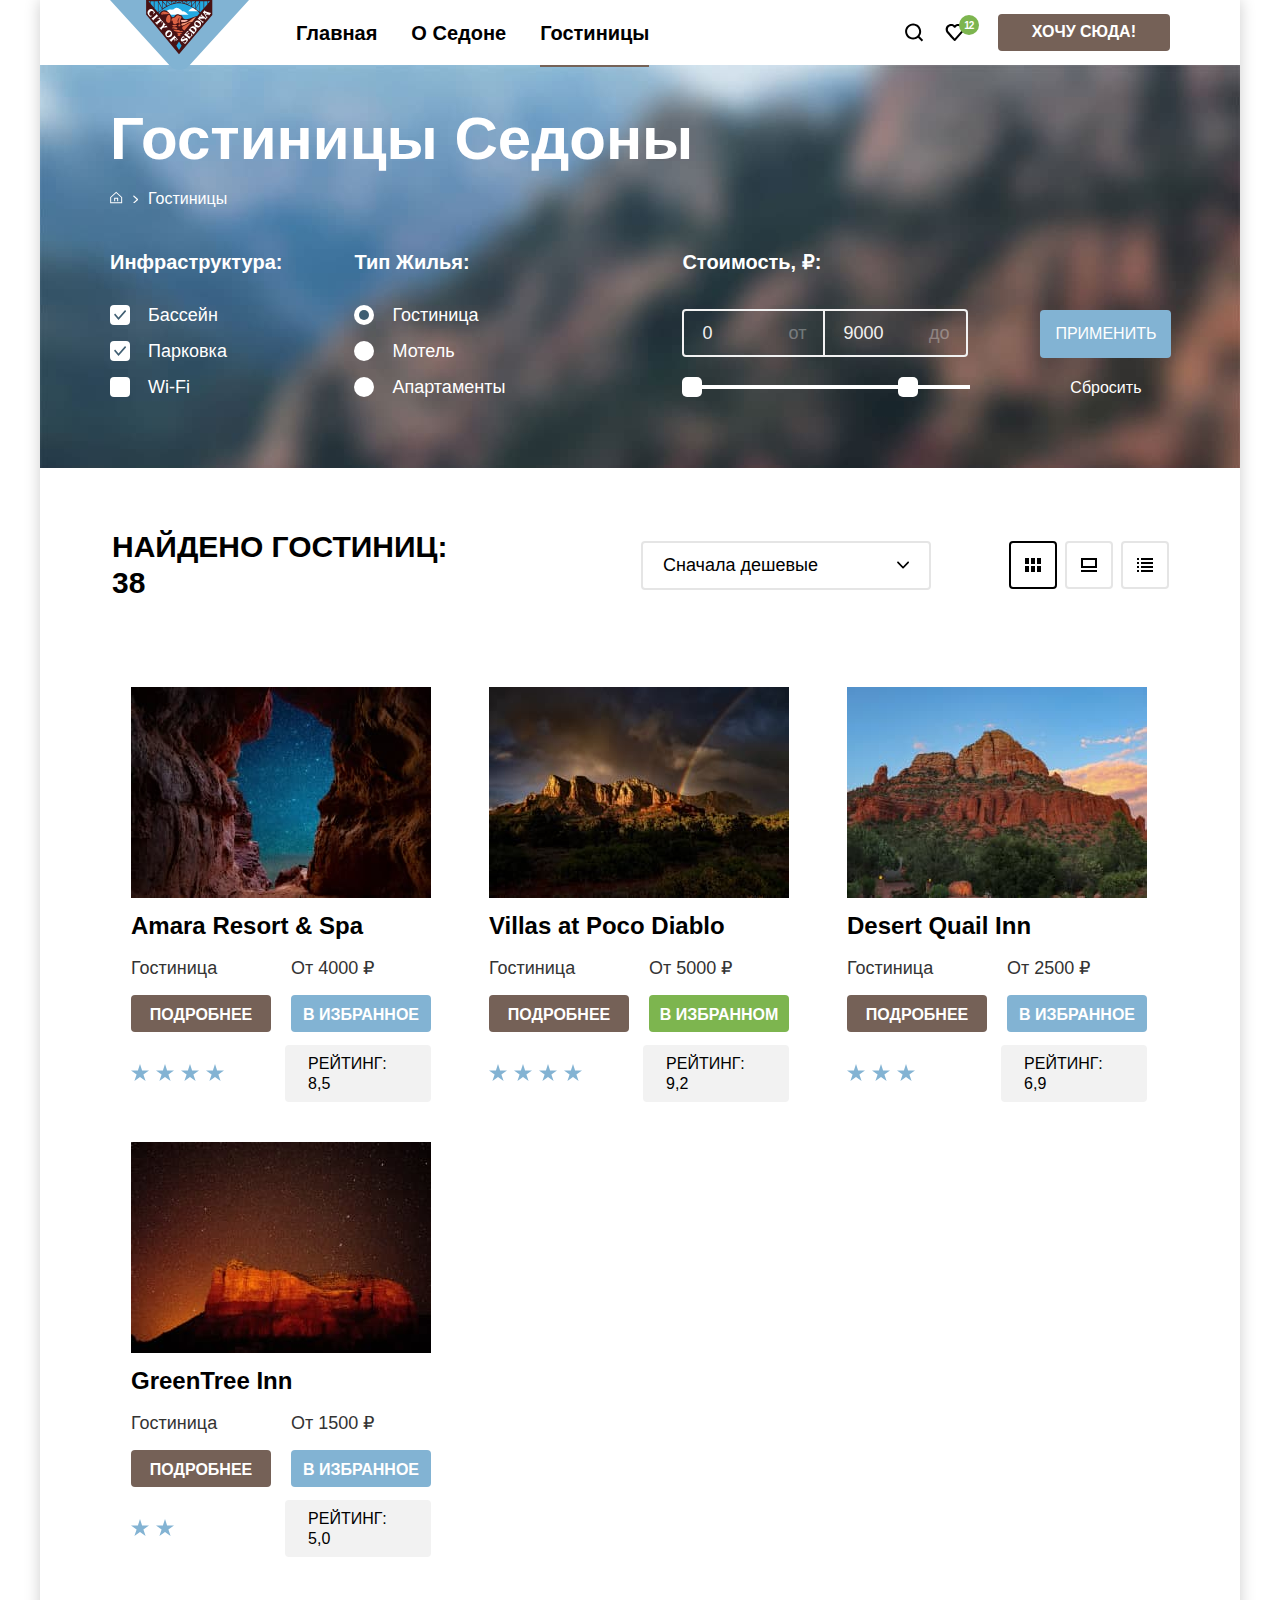
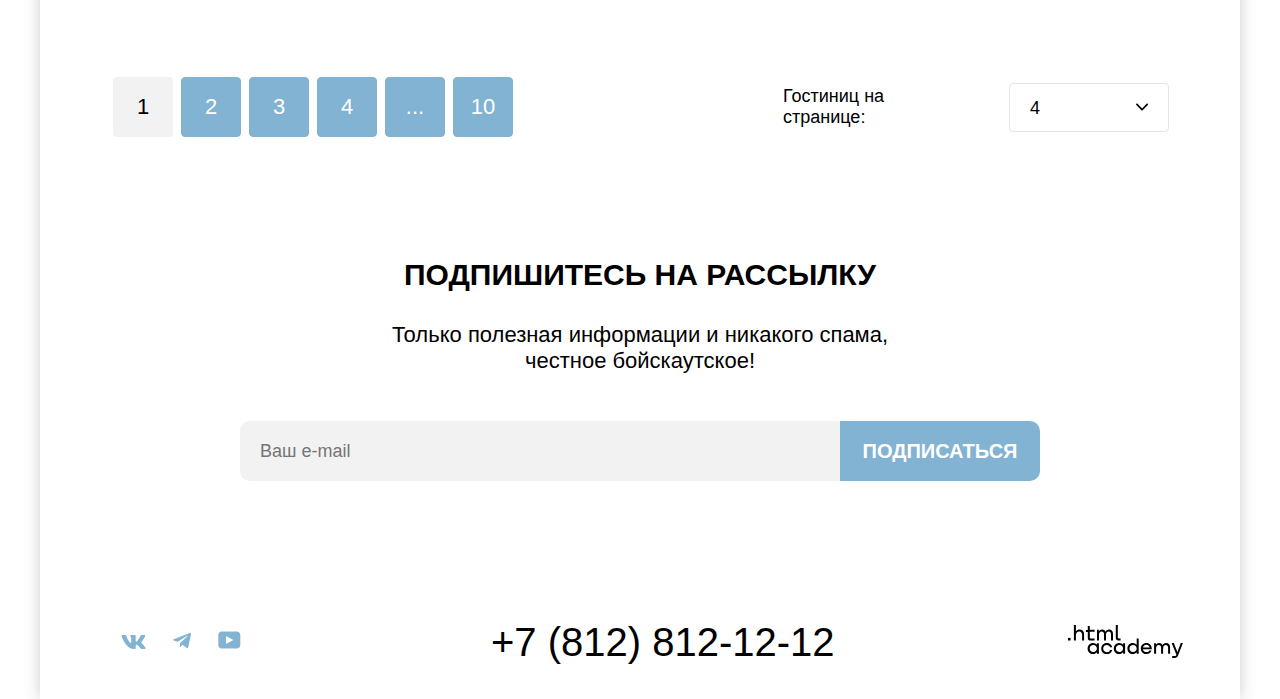
==== commit 71a61ab1: "Завершение верстки всех компонентов" ====
--- a/catalog.html
+++ b/catalog.html
@@ -117,12 +117,12 @@
           <legend class="catalog-filter-title">Стоимость, ₽:</legend>
           <div class="catalog-filter-prices">
             <div class="catalog-filter-price">
-              <input type="button" id="min" class="catalog-filter-price-input" value="0" aria-label="Цена от.">
+              <input type="text" id="min" class="catalog-filter-price-input" value="0" aria-label="Цена от.">
               <label for="min" class="catalog-filter-price-label">от</label>
             </div>
 
             <div class="catalog-filter-price">
-              <input type="button" id="max" class="catalog-filter-price-input" value="9000" aria-label="Цена до.">
+              <input type="text" id="max" class="catalog-filter-price-input" value="9000" aria-label="Цена до.">
               <label for="max" class="catalog-filter-price-label">до</label>
             </div>
           </div>
--- a/styles/styles.css
+++ b/styles/styles.css
@@ -764,8 +764,6 @@
 
 .catalog-filter-prices {
   display: flex;
-  border: 2px solid #ffffff;
-  border-radius: 4px;
   height: 48px;
 }
 
@@ -774,10 +772,22 @@
   display: flex;
   align-items: center;
   padding: 14px 17px 14px 18px;
+  position: relative;
+  border: 2px solid #F2F2F2;
+  border-top-left-radius: 4px;
+  border-bottom-left-radius: 4px;
 }
 
 .catalog-filter-price + .catalog-filter-price {
-  border-left: 2px solid #ffffff;
+  border-left: none;
+  border-top-left-radius: 0;
+  border-bottom-left-radius: 0;
+  border-top-right-radius: 4px;
+  border-bottom-right-radius: 4px;
+}
+
+.catalog-filter-price:hover {
+  border-color: rgba(255,255,255,1);
 }
 
 .catalog-filter-price-input {
@@ -789,6 +799,41 @@
   font-size: 18px;
   line-height: 21px;
   padding-left: 0;
+  padding-right: 0;
+}
+
+.catalog-filter-price:hover {
+  border-top-width: 2px;
+  border-top-color: rgba(255, 255, 255, 1);
+  border-right-width: 2px;
+  border-right-color: rgba(255, 255, 255, 1);
+  border-left-width: 2px;
+  border-left-color: rgba(255, 255, 255, 1);
+  border-bottom-width: 2px;
+  border-bottom-color: rgba(255, 255, 255, 1);
+  opacity: 60%;
+}
+
+.catalog-filter-price-input:focus {
+  outline: none;
+}
+
+.catalog-filter-price:focus-within {
+  box-shadow: 0 0 0 1px #F2F2F2, 0 0 0 3px #81B3D2, inset 0 0 0 3px #81B3D2;
+}
+
+.catalog-filter-price:active {
+  background-color: #756257;
+}
+
+.catalog-filter-price:nth-child(1):focus-within {
+  border-top-left-radius: 4px;
+  border-bottom-left-radius: 4px;
+}
+
+.catalog-filter-price:nth-child(2):focus-within {
+  border-top-right-radius: 4px;
+  border-bottom-right-radius: 4px;
 }
 
 .catalog-filter-price-label {
@@ -820,6 +865,14 @@
   border: none;
   top: 50%;
   transform: translateY(-50%);
+}
+
+.catalog-filter-range-btn:focus {
+  border: 3px solid rgba(131, 179, 211, 1);
+}
+
+.catalog-filter-range-btn:active {
+  border: 2px solid rgba(131, 179, 211, 1);
 }
 
 .catalog-filter-range--min {
@@ -865,6 +918,18 @@
   cursor: pointer;
   font-size: 16px;
   line-height: 20px;
+}
+
+.button-filter-reset:hover {
+  opacity: 60%;
+}
+
+.button-filter-reset:focus {
+  outline: 3px solid rgba(131, 179, 211, 1);
+}
+
+.button-filter-reset:active {
+  opacity: 60%;
 }
 
 .search-results {
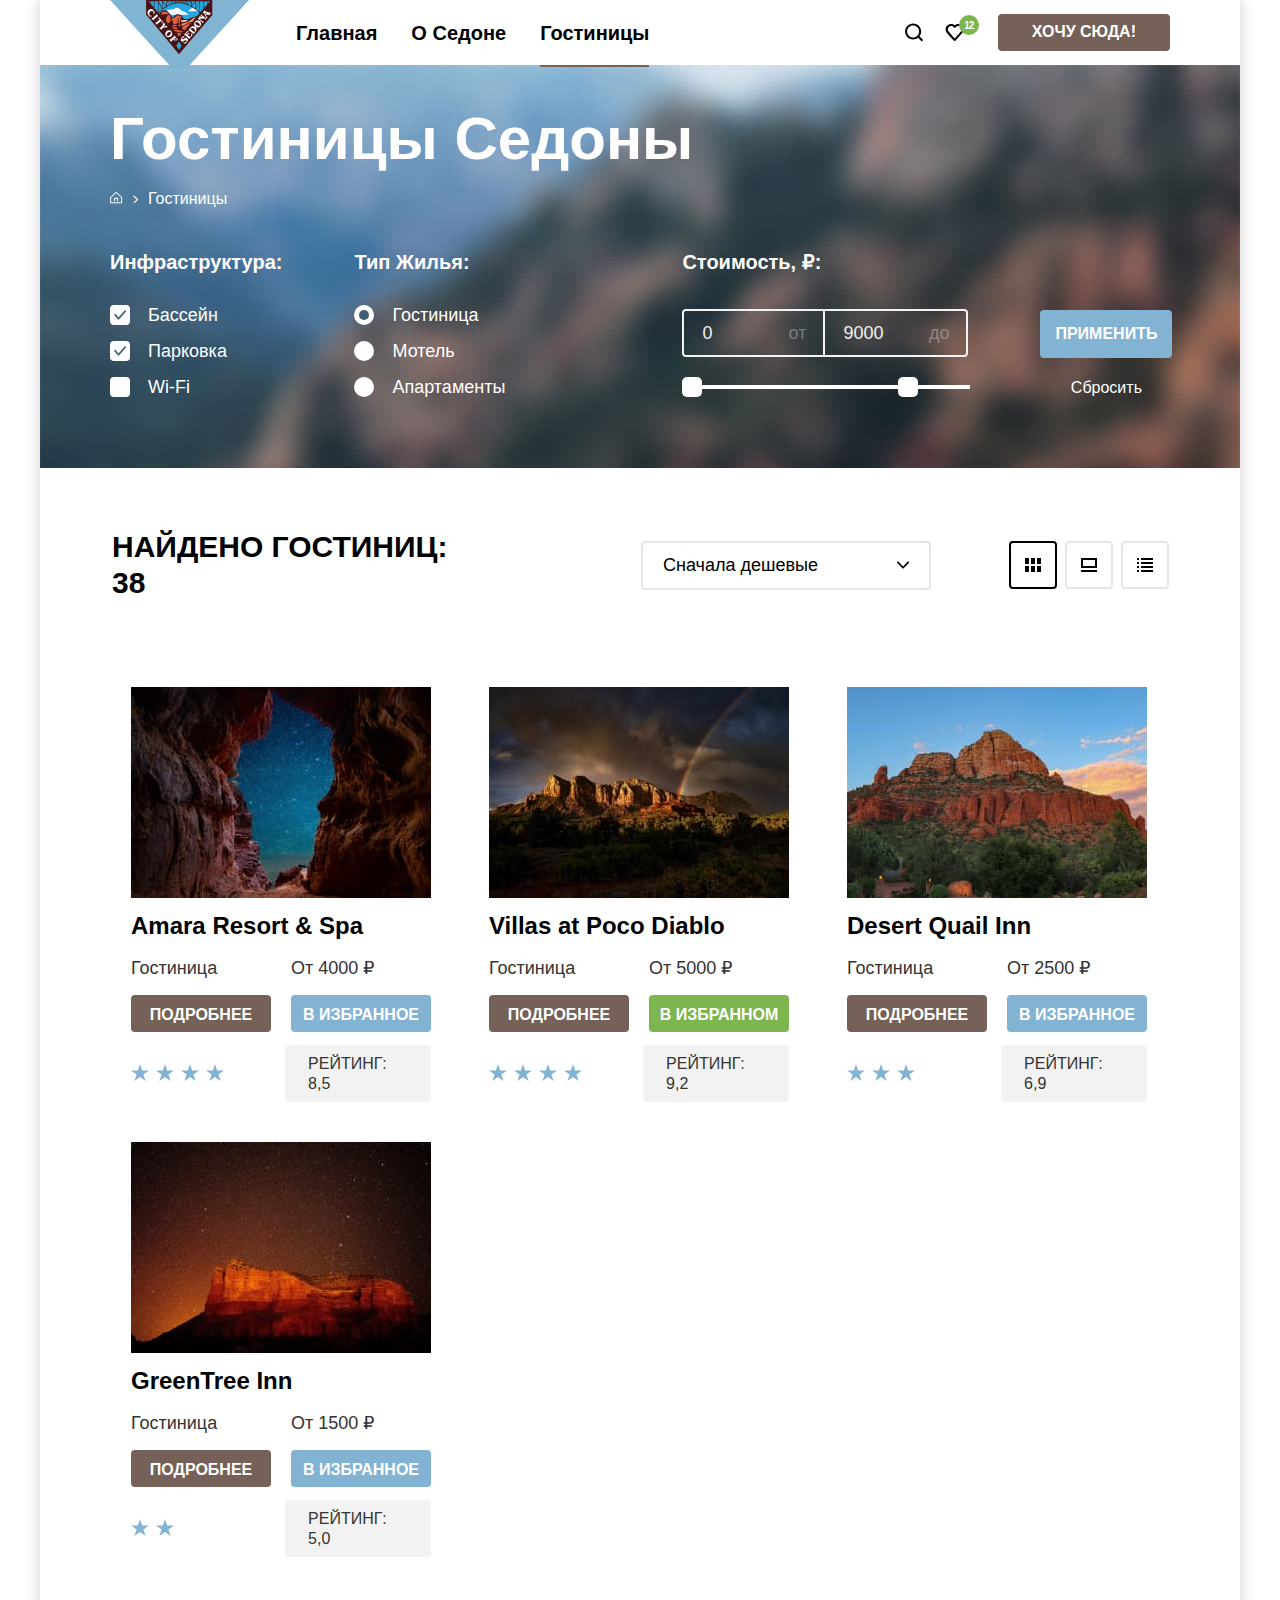
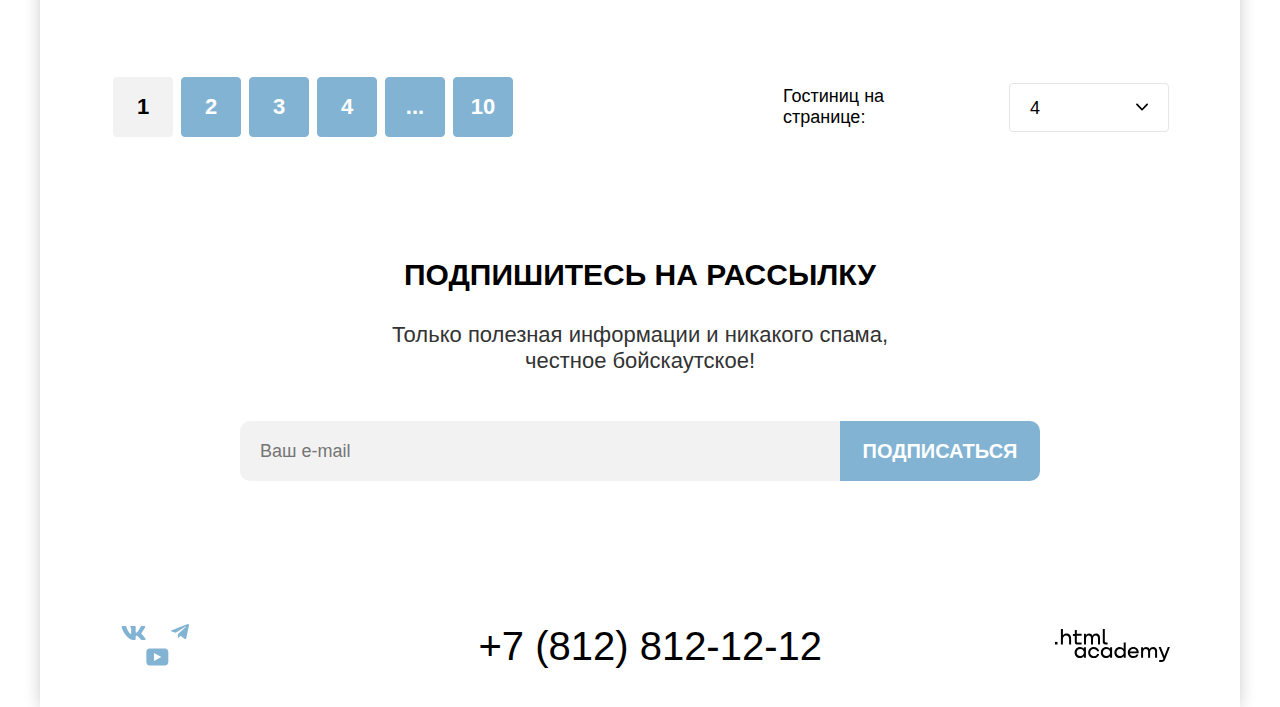
==== commit d631a8c8: "Завершение верстки всех компонентов" ====
--- a/catalog.html
+++ b/catalog.html
@@ -4,6 +4,7 @@
   <meta charset="utf-8">
   <title>Каталог</title>
   <link rel="stylesheet" href="styles/styles.css">
+  <link rel="icon" type="image/png" href="images/favicon.png">
 </head>
 <body>
 <header class="page-header">
@@ -25,11 +26,11 @@
     <ul class="navigation-list navigation-user">
       <li class="navigation-item navigation-item-search">
         <a class="navigation-link" href="#"><span class="visually-hidden">Поиск.</span>
-          <img class="navigation-link search" src="images/icons/icon-search.svg" alt="Иконка поиска."></a>
+          <img class="navigation-link search" width="19" height="19" src="images/icons/icon-search.svg" alt="Иконка поиска."></a>
       </li>
       <li class="navigation-item">
         <a class="navigation-link" href="#"><span class="visually-hidden">Избранное.</span>
-          <img class="navigation-link favorite" src="images/icons/icon-favorite.svg" alt="Иконка избранное.">
+          <img class="navigation-link favorite" width="19" height="17" src="images/icons/icon-favorite.svg" alt="Иконка избранное.">
           <span class="number-favorite favorite">12</span>
         </a>
       </li>
@@ -128,8 +129,8 @@
           </div>
           <div class="catalog-filter-range">
             <div class="catalog-filter-range-line"></div>
-            <button class="catalog-filter-range-btn catalog-filter-range--min"></button>
-            <button class="catalog-filter-range-btn catalog-filter-range--max"></button>
+            <button type="button" class="catalog-filter-range-btn catalog-filter-range--min"></button>
+            <button type="button" class="catalog-filter-range-btn catalog-filter-range--max"></button>
           </div>
         </fieldset>
         <div class="catalog-filter-wrapper">
@@ -183,10 +184,10 @@
         </div>
         <div class="rate">
           <div class="stars">
-            <div class="star"><img src="images/icons/icon-star.svg" alt="Рейтинг."></div>
-            <div class="star"><img src="images/icons/icon-star.svg" alt="Рейтинг."></div>
-            <div class="star"><img src="images/icons/icon-star.svg" alt="Рейтинг."></div>
-            <div class="star"><img src="images/icons/icon-star.svg" alt="Рейтинг."></div>
+            <div class="star"><img width="18" height="17"  src="images/icons/icon-star.svg" alt="Рейтинг."></div>
+            <div class="star"><img width="18" height="17"  src="images/icons/icon-star.svg" alt="Рейтинг."></div>
+            <div class="star"><img width="18" height="17"  src="images/icons/icon-star.svg" alt="Рейтинг."></div>
+            <div class="star"><img width="18" height="17"  src="images/icons/icon-star.svg" alt="Рейтинг."></div>
           </div>
           <span class="hotel-rating">Рейтинг: 8,5</span>
         </div>
@@ -206,17 +207,17 @@
         </div>
         <div class="rate">
           <div class="stars">
-            <div class="star"><img src="images/icons/icon-star.svg" alt="Рейтинг."></div>
-            <div class="star"><img src="images/icons/icon-star.svg" alt="Рейтинг."></div>
-            <div class="star"><img src="images/icons/icon-star.svg" alt="Рейтинг."></div>
-            <div class="star"><img src="images/icons/icon-star.svg" alt="Рейтинг."></div>
+            <div class="star"><img width="18" height="17"  src="images/icons/icon-star.svg" alt="Рейтинг."></div>
+            <div class="star"><img width="18" height="17"  src="images/icons/icon-star.svg" alt="Рейтинг."></div>
+            <div class="star"><img width="18" height="17"  src="images/icons/icon-star.svg" alt="Рейтинг."></div>
+            <div class="star"><img width="18" height="17"  src="images/icons/icon-star.svg" alt="Рейтинг."></div>
           </div>
           <span class="hotel-rating">Рейтинг: 9,2</span>
         </div>
       </li>
       <li class="hotel-card">
         <a class="hotel-card-link" href="#">
-          <img class="hotel-card-image" src="images/desert-quail-inn.jpg"
+          <img class="hotel-card-image" width="300" height="211" src="images/desert-quail-inn.jpg"
                alt="Достопримечательности рядом с Desert Quail Inn"></a>
         <h3 class="hotel-card-title"><a href="#">Desert Quail Inn</a></h3>
         <div class="hotel-and-price">
@@ -229,9 +230,9 @@
         </div>
         <div class="rate">
           <div class="stars">
-            <div class="star"><img src="images/icons/icon-star.svg" alt="Рейтинг."></div>
-            <div class="star"><img src="images/icons/icon-star.svg" alt="Рейтинг."></div>
-            <div class="star"><img src="images/icons/icon-star.svg" alt="Рейтинг."></div>
+            <div class="star"><img width="18" height="17"  src="images/icons/icon-star.svg" alt="Рейтинг."></div>
+            <div class="star"><img width="18" height="17"  src="images/icons/icon-star.svg" alt="Рейтинг."></div>
+            <div class="star"><img width="18" height="17"  src="images/icons/icon-star.svg" alt="Рейтинг."></div>
           </div>
           <span class="hotel-rating">Рейтинг: 6,9</span>
         </div>
@@ -251,8 +252,8 @@
         </div>
         <div class="rate">
           <div class="stars">
-            <div class="star"><img src="images/icons/icon-star.svg" alt="Рейтинг."></div>
-            <div class="star"><img src="images/icons/icon-star.svg" alt="Рейтинг."></div>
+            <div class="star"><img width="18" height="17"  src="images/icons/icon-star.svg" alt="Рейтинг."></div>
+            <div class="star"><img width="18" height="17"  src="images/icons/icon-star.svg" alt="Рейтинг."></div>
           </div>
           <span class="hotel-rating">Рейтинг: 5,0</span>
         </div>
@@ -335,7 +336,7 @@
       </a>
     </li>
   </ul>
-  <a class="footer-phone-number" href="tel: +78128121212">+7 (812) 812-12-12</a>
+  <a class="footer-phone-number" href="tel:+78128121212">+7 (812) 812-12-12</a>
   <a class="htmlacademy-link" href="https://htmlacademy.ru">
     <svg width="115" height="33" viewBox="0 0 115 33" xmlns="http://www.w3.org/2000/svg" aria-label="Логотип HTML Академии.">
       <path d="M0 12.9V15.5H2.5V12.9H0Z"/>
--- a/styles/styles.css
+++ b/styles/styles.css
@@ -175,6 +175,7 @@
 .city-advantages {
   text-align: center;
   margin: 0 auto 90px;
+  color: #333333;
 }
 
 .main-container {
@@ -194,7 +195,7 @@
 }
 
 .main-logo::before {
-  content: '';
+  content: "";
   position: absolute;
   left: 0;
   bottom: 0;
@@ -307,6 +308,10 @@
   line-height: 21px;
 }
 
+.advantages-description-grey {
+  color: #333333;
+}
+
 .advantages-description-no-pic {
   padding-bottom: 20px;
 }
@@ -342,6 +347,7 @@
   font-size: 22px;
   line-height: 26px;
   padding-bottom: 10px;
+  color: #333333;
 }
 
 .hotel-search-link {
@@ -391,6 +397,7 @@
 
 .newsletter-description {
   margin-bottom: 47px;
+  color: #333333;
 }
 
 .subscription {
@@ -408,7 +415,7 @@
 .newsletter-email-field {
   width: 600px;
   margin: 0 auto;
-  height: 60px;
+  height: 100%;
   border-style: none;
   padding: 16px 20px 14px;
   border-top-left-radius: 10px;
@@ -419,7 +426,7 @@
 
 .newsletter-button {
   margin: 0 auto;
-  height: 60px;
+  min-height: 60px;
   background-color: #82B3D3;
   color: #FFFFFF;
   padding: 12px 15px;
@@ -430,6 +437,7 @@
   font-size: 20px;
   font-weight: 700;
   line-height: 36px;
+  max-width: 50%;
 }
 
 .newsletter-button:hover {
@@ -460,10 +468,15 @@
   margin: 0;
   padding: 0;
   list-style: none;
+  flex-wrap:wrap;
 }
 
 .footer-social-item + .footer-social-item {
-  margin-left: 27px;
+  margin-left: 25px;
+}
+
+.footer-social-item:nth-child(3n+1) {
+  margin-left: 0;
 }
 
 .social-network-link {
@@ -513,30 +526,23 @@
   fill: rgba(117, 97, 87, 0.3);
 }
 
-.main-filter {
-  background-image: url("../images/hotel-filter-background.jpg");
-  background-repeat: no-repeat;
-  background-size: cover;
-  color: #FFFFFF;
-  background-color: #7497bf;
-  padding: 35px 70px 50px;
-}
-
-.modal-container {
+.overlay {
+  background-color: rgba(242, 242, 242, 1);
   position: fixed;
+  left: 0;
   top: 0;
-  left: 0;
-  display: flex;
-  width: 100%;
-  height: 100%;
-  background-color: rgba(242, 242, 242, 0.8);
+  width: 100vw;
 }
 
 .modal {
-  position: relative;
+  position: fixed;
   margin: auto;
   padding: 70px;
   background-color: #FFFFFF;
+  left: 50%;
+  top: 50%;
+  transform: translate(-50%, -50%);
+  border-radius: 30px;
 }
 
 .modal-info {
@@ -559,6 +565,209 @@
   cursor: pointer;
 }
 
+.modal-close-button:hover {
+  background-color: #E6E6E6;
+}
+
+.modal-close-button:focus {
+  border: 3px solid #83B3D3;
+}
+
+.modal-close-button:active {
+  background-color: #E6E6E6;
+  opacity: 30%;
+}
+
+.field-group {
+  display: grid;
+  grid-template-columns: 155px 1fr;
+  align-items: center;
+}
+
+.field-group +.field-group {
+  margin-top: 40px;
+}
+
+.input-wrapper {
+  position: relative;
+}
+
+.first-date,
+.last-date {
+  font-family: "PT Sans", "Arial", sans-serif;
+  font-size: 20px;
+  line-height: 26px;
+  font-weight: 700;
+}
+
+.calendar {
+  position: absolute;
+  right: 1px;
+  top: 1px;
+  width: 48px;
+  height: 48px;
+  overflow: hidden;
+  background-image: url("/images/icons/icon-calendar.svg");
+  background-position: center;
+  background-color: #F2F2F2;
+  background-repeat: no-repeat;
+  border-style: none;
+  border-top-right-radius: 4px;
+  border-bottom-right-radius: 4px;
+
+}
+
+.field {
+  height: 50px;
+  width: 100%;
+  background-color: #F2F2F2;
+  border-style: none;
+  border-radius: 4px;
+  font-size: 18px;
+  line-height: 21px;
+  color: #000000;
+  padding-left: 19px;
+  padding-right: 70px;
+}
+
+.first-date-comment {
+  grid-column: 2/3;
+  font-size: 16px;
+  line-height: 21px;
+  color: #FF5757;
+  padding-top: 10px;
+}
+
+.minus-btn,
+.plus-btn {
+  border: none;
+  width: 50px;
+  height: 50px;
+  background-color: #F2F2F2;
+  display: flex;
+  align-items: center;
+  justify-content: center;
+}
+
+.minus-btn {
+  border-top-left-radius: 4px;
+  border-bottom-left-radius: 4px;
+}
+
+.plus-btn {
+  border-top-right-radius: 4px;
+  border-bottom-right-radius: 4px;
+}
+
+.people-input {
+  border: none;
+  width: 33px;
+  height: 50px;
+  background-color: #F2F2F2;
+  padding: 0;
+  font-weight: 400;
+  font-size: 18px;
+  line-height: 21px;
+  background-color: #F2F2F2;
+  text-align: center;
+}
+
+.field-group--flex {
+  display: flex;
+  justify-content: space-between;
+}
+
+.field-group-body {
+  display: flex;
+}
+
+.field-group-body--adult {
+  width: 288px;
+  align-items: center;
+}
+
+.field-group-body--children {
+  width: 230px;
+  align-items: center;
+}
+
+.buttons-wrapper {
+  display: flex;
+  background-color: #F2F2F2;
+  border-style: none;
+}
+
+.buttons-wrapper input {
+  width: 33px;
+}
+
+.tooltip {
+  position: relative;
+  margin-right: 18px;
+}
+
+.tooltip-icon {
+  width: 25px;
+  height: 25px;
+  display: flex;
+  align-items: center;
+  justify-content: center;
+  border-radius: 100%;
+  border: 0;
+  background-color: #83B3D3;
+  color: #ffffff;
+  margin-left: 5px;
+}
+
+.tooltip-icon:hover {
+  background-color: #68A2CA;
+}
+
+.tooltip-icon:hover + .tooltip-text {
+  display: block;
+}
+
+.adults-amount,
+.children-amount {
+  font-size: 20px;
+  line-height: 26px;
+  font-weight: 700;
+}
+
+.adults-amount {
+  margin-right: 64px;
+}
+
+.tooltip-text {
+  position: absolute;
+  width: 256px;
+  height: 143px;
+  background-color: rgba(51, 51, 51, 1);
+  top: 100%;
+  margin-top: 15px;
+  left: 50%;
+  transform: translateX(-50%);
+  color: #ffffff;
+  font-size: 16px;
+  line-height: 21px;
+  font-weight: 400;
+  padding: 15px 18px 18px 22px;
+  border-radius: 10px;
+  display: none;
+}
+
+.tooltip-text::before {
+  content: "";
+  position: absolute;
+  left: 50%;
+  transform: translateX(-50%);
+  bottom: 100%;
+  width: 19px;
+  height: 9px;
+  border: 10px solid transparent;
+  border-bottom: 10px solid rgba(51, 51, 51, 1);
+}
+
 .modal-title {
   margin: 0 0 63px;
   font-family: "PT Sans", "Arial", sans-serif;
@@ -569,10 +778,41 @@
   text-transform: uppercase;
 }
 
-.info-form .field-group {
-  margin: 0;
-}
-
+.main-filter {
+  background-image: url("../images/hotel-filter-background.jpg");
+  background-repeat: no-repeat;
+  background-size: cover;
+  color: #FFFFFF;
+  background-color: #7497bf;
+  padding: 35px 70px 50px;
+}
+
+.info-form-button {
+  width: 575px;
+  height: 60px;
+  background-color: #83B3D3;
+  border-radius: 10px;
+  border-style: none;
+  font-size: 20px;
+  line-height: 36px;
+  font-weight: 700;
+  color: #FFFFFF;
+  margin-top: 40px;
+}
+
+.info-form-button:hover {
+  background-color: #68A2CA;
+}
+
+.info-form-button:focus {
+  background-color: #68A2CA;
+  border: 3px solid #756257;
+}
+
+.info-form-button:active {
+  background-color: #68A2CA;
+  opacity: 30%;
+}
 
 .inner-header-title {
   font-size: 60px;
@@ -597,7 +837,7 @@
 }
 
 .breadcrumbs-item + .breadcrumbs-item::before {
-  content: '';
+  content: "";
   position: absolute;
   left: 0;
   top: 50%;
@@ -895,6 +1135,7 @@
   width: 100%;
   font-size: 16px;
   line-height: 20px;
+  font-weight: 700;
 }
 
 .button-filter-submit:hover {
@@ -935,7 +1176,6 @@
 .search-results {
   padding-right: 210px;
 }
-
 
 .catalog-options {
   display: flex;
@@ -1161,6 +1401,7 @@
   background-color: #F2F2F2;
   border-radius: 4px;
   line-height: 20px;
+  color: #333333;
 }
 
 .pagination {
@@ -1175,6 +1416,7 @@
   list-style: none;
   margin: 0;
   padding: 0 270px 0 0;
+  font-weight: 700;
 }
 
 .pagination-item + .pagination-item {
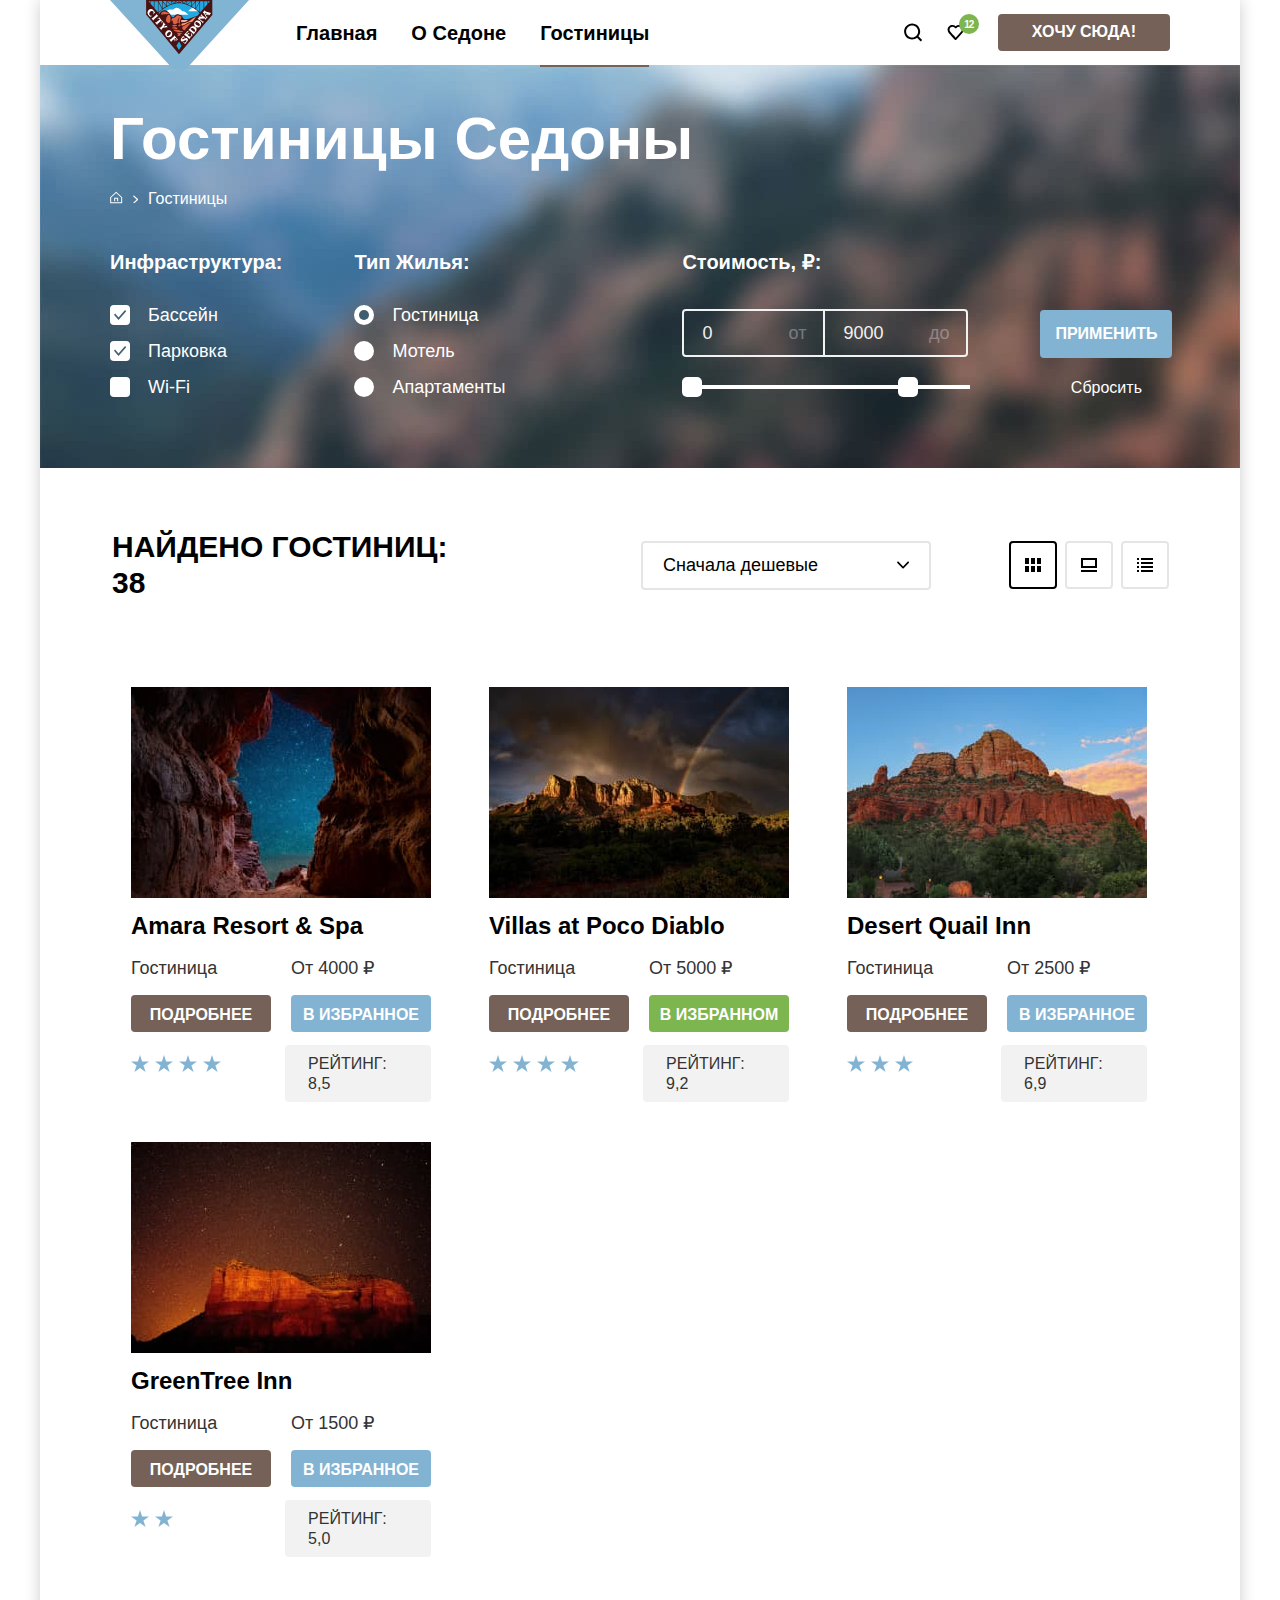
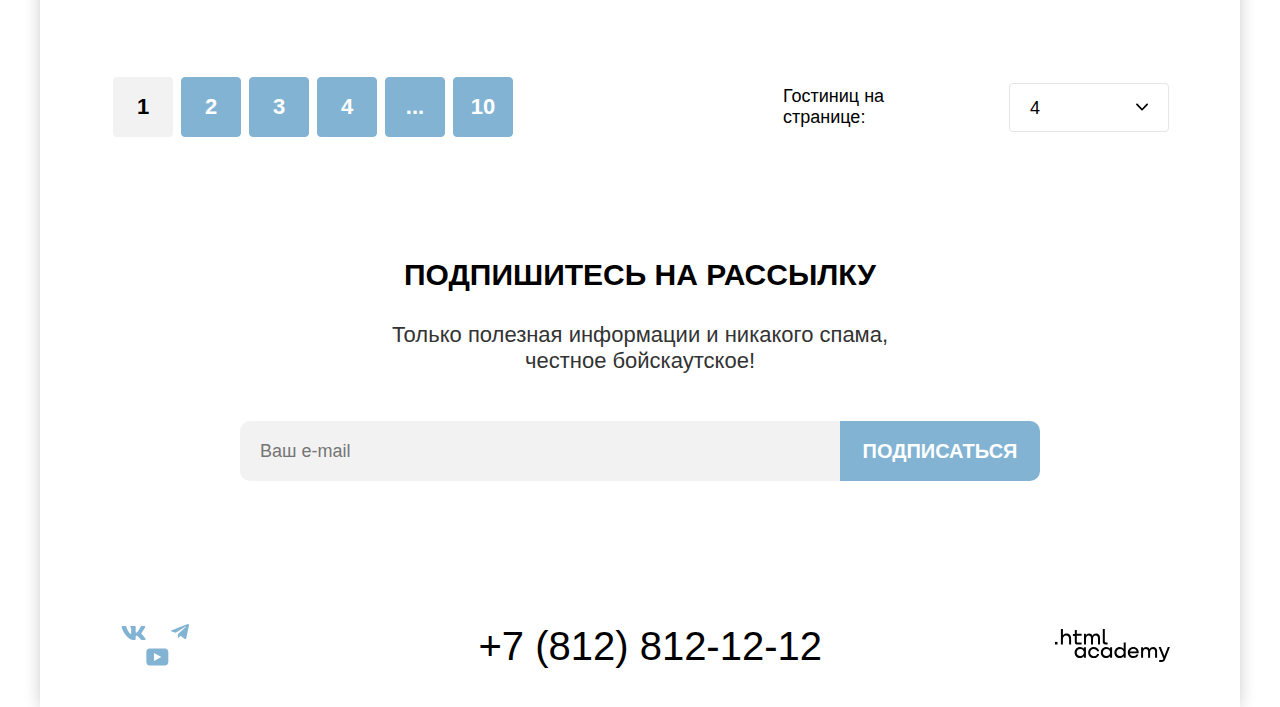
==== commit de8d7e63: "Завершение верстки всех компонентов" ====
--- a/catalog.html
+++ b/catalog.html
@@ -25,12 +25,10 @@
     </ul>
     <ul class="navigation-list navigation-user">
       <li class="navigation-item navigation-item-search">
-        <a class="navigation-link" href="#"><span class="visually-hidden">Поиск.</span>
-          <img class="navigation-link search" width="19" height="19" src="images/icons/icon-search.svg" alt="Иконка поиска."></a>
+        <a class="navigation-link navigation-link-search" href="#"><span class="visually-hidden">Поиск.</span></a>
       </li>
       <li class="navigation-item">
-        <a class="navigation-link" href="#"><span class="visually-hidden">Избранное.</span>
-          <img class="navigation-link favorite" width="19" height="17" src="images/icons/icon-favorite.svg" alt="Иконка избранное.">
+        <a class="navigation-link navigation-link-favorite" href="#"><span class="visually-hidden">Избранное.</span>
           <span class="number-favorite favorite">12</span>
         </a>
       </li>
@@ -118,12 +116,12 @@
           <legend class="catalog-filter-title">Стоимость, ₽:</legend>
           <div class="catalog-filter-prices">
             <div class="catalog-filter-price">
-              <input type="text" id="min" class="catalog-filter-price-input" value="0" aria-label="Цена от.">
+              <input type="text" id="min" class="catalog-filter-price-input" value="0" aria-label="Цена от." required>
               <label for="min" class="catalog-filter-price-label">от</label>
             </div>
 
             <div class="catalog-filter-price">
-              <input type="text" id="max" class="catalog-filter-price-input" value="9000" aria-label="Цена до.">
+              <input type="text" id="max" class="catalog-filter-price-input" value="9000" aria-label="Цена до." required>
               <label for="max" class="catalog-filter-price-label">до</label>
             </div>
           </div>
@@ -152,17 +150,14 @@
       </select>
     </div>
     <div class="page-view">
-      <a href="#" class="button button-view button-view-selected">
+      <a href="#" class="button button-view button-view-selected button-view-table">
         <span class="visually-hidden">Показать карточки.</span>
-        <img src="images/icons/icon-table.svg" width="16" height="14" alt="Показать карточки.">
-      </a>
-      <a href="#" class="button button-view">
+      </a>
+      <a href="#" class="button button-view button-view-slideshow">
         <span class="visually-hidden">Показать каждую карточку отдельно.</span>
-        <img src="images/icons/icon-slideshow.svg" width="16" height="14" alt="Показать каждую карточку отдельно.">
-      </a>
-      <a href="#" class="button button-view">
+      </a>
+      <a href="#" class="button button-view button-view-list">
         <span class="visually-hidden">Показать список.</span>
-        <img src="images/icons/icon-list.svg" width="16" height="14" alt="Показать список отелей.">
       </a>
     </div>
   </section>
@@ -183,12 +178,7 @@
           <a href="#" class="hotel-card-button button button-fav">В избранное</a>
         </div>
         <div class="rate">
-          <div class="stars">
-            <div class="star"><img width="18" height="17"  src="images/icons/icon-star.svg" alt="Рейтинг."></div>
-            <div class="star"><img width="18" height="17"  src="images/icons/icon-star.svg" alt="Рейтинг."></div>
-            <div class="star"><img width="18" height="17"  src="images/icons/icon-star.svg" alt="Рейтинг."></div>
-            <div class="star"><img width="18" height="17"  src="images/icons/icon-star.svg" alt="Рейтинг."></div>
-          </div>
+          <span class="hotel-rating-stars-4"></span>
           <span class="hotel-rating">Рейтинг: 8,5</span>
         </div>
       </li>
@@ -206,12 +196,7 @@
           <a href="#" class="hotel-card-button button button-fav button-fav-current">В избранном</a>
         </div>
         <div class="rate">
-          <div class="stars">
-            <div class="star"><img width="18" height="17"  src="images/icons/icon-star.svg" alt="Рейтинг."></div>
-            <div class="star"><img width="18" height="17"  src="images/icons/icon-star.svg" alt="Рейтинг."></div>
-            <div class="star"><img width="18" height="17"  src="images/icons/icon-star.svg" alt="Рейтинг."></div>
-            <div class="star"><img width="18" height="17"  src="images/icons/icon-star.svg" alt="Рейтинг."></div>
-          </div>
+          <span class="hotel-rating-stars-4"></span>
           <span class="hotel-rating">Рейтинг: 9,2</span>
         </div>
       </li>
@@ -229,11 +214,7 @@
           <a href="#" class="hotel-card-button button button-fav">В избранное</a>
         </div>
         <div class="rate">
-          <div class="stars">
-            <div class="star"><img width="18" height="17"  src="images/icons/icon-star.svg" alt="Рейтинг."></div>
-            <div class="star"><img width="18" height="17"  src="images/icons/icon-star.svg" alt="Рейтинг."></div>
-            <div class="star"><img width="18" height="17"  src="images/icons/icon-star.svg" alt="Рейтинг."></div>
-          </div>
+          <span class="hotel-rating-stars-3"></span>
           <span class="hotel-rating">Рейтинг: 6,9</span>
         </div>
       </li>
@@ -251,10 +232,7 @@
           <a href="#" class="hotel-card-button button button-fav">В избранное</a>
         </div>
         <div class="rate">
-          <div class="stars">
-            <div class="star"><img width="18" height="17"  src="images/icons/icon-star.svg" alt="Рейтинг."></div>
-            <div class="star"><img width="18" height="17"  src="images/icons/icon-star.svg" alt="Рейтинг."></div>
-          </div>
+          <span class="hotel-rating-stars-2"></span>
           <span class="hotel-rating">Рейтинг: 5,0</span>
         </div>
       </li>
@@ -296,7 +274,7 @@
 </main>
 <section class="newsletter-inner">
   <h2 class="newsletter-title">Подпишитесь на рассылку</h2>
-  <p class="newsletter-description">Только полезная информации и никакого спама,<br> честное бойскаутское!</p>
+  <p class="newsletter-description-inner">Только полезная информации и никакого спама,<br> честное бойскаутское!</p>
   <div class="subscription">
     <form class="newsletter-form" action="https://echo.htmlacademy.ru/" method="post">
       <label class="visually-hidden" for="newsletter-email">Email.</label>
--- a/styles/styles.css
+++ b/styles/styles.css
@@ -101,8 +101,29 @@
   padding: 0;
 }
 
+.navigation-link-search {
+  background-image: url("../images/icons/icon-search.svg");
+  background-repeat: no-repeat;
+  background-size: 100%;
+  width: 19px;
+  height: 19px;
+  background-position: center;
+  fill: black;
+}
+
 .favorite {
   margin-left: -13px
+}
+
+.navigation-link-favorite {
+  background-image: url("../images/icons/icon-favorite.svg");
+  background-repeat: no-repeat;
+  width: 17px;
+  height: 19px;
+  background-size: 100%;
+  background-position: center;
+  margin-left: -10px;
+
 }
 
 .number-favorite {
@@ -294,6 +315,63 @@
   padding: 0;
 }
 
+.advantages-title-house {
+  position: relative;
+  padding-top: 104px
+}
+
+.advantages-title-house::before {
+  content: "";
+  position: absolute;
+  left: 50%;
+  transform: translateX(-50%);
+  top: 0;
+  background-image: url("../images/icons/icon-house.svg");
+  width: 76px;
+  height: 72px;
+  margin-bottom: 20px;
+  display: block;
+  background-repeat: no-repeat;
+}
+
+.advantages-title-food {
+  position: relative;
+  padding-top: 104px;
+}
+
+.advantages-title-food::before {
+  content: "";
+  position: absolute;
+  left: 50%;
+  transform: translateX(-50%);
+  top: 0;
+  background-image: url("../images/icons/icon-food.svg");
+  width: 75px;
+  height: 70px;
+  margin-bottom: 20px;
+  display: block;
+  background-repeat: no-repeat;
+}
+
+.advantages-title-souvenir {
+  position: relative;
+  padding-top: 104px;
+}
+
+.advantages-title-souvenir::before {
+  content: "";
+  position: absolute;
+  left: 50%;
+  transform: translateX(-50%);
+  top: 0;
+  background-image: url("../images/icons/icon-souvenir.svg");
+  width: 65px;
+  height: 76px;
+  margin-bottom: 20px;
+  display: block;
+  background-repeat: no-repeat;
+}
+
 .advantages-title-no-pic {
   padding-top: 20px;
 }
@@ -315,15 +393,6 @@
 .advantages-description-no-pic {
   padding-bottom: 20px;
 }
-
-.advantages-icon {
-  margin-bottom: 30px;
-}
-
-.advantages-icon-souvenir {
-  margin-bottom: 25px;
-}
-
 
 .appointment {
   color: #000000;
@@ -378,7 +447,6 @@
   background-image: url("../images/footer-background.jpg");
   background-color: #6b94af;
   color: #FFFFFF;
-  background-size: 100%;
   background-repeat: no-repeat;
   width: 1200px;
   text-align: center;
@@ -395,9 +463,14 @@
   line-height: 36px;
 }
 
+.newsletter-description-inner {
+  margin-bottom: 47px;
+  color: #333333;
+}
+
 .newsletter-description {
   margin-bottom: 47px;
-  color: #333333;
+  color: #ffffff;
 }
 
 .subscription {
@@ -527,11 +600,13 @@
 }
 
 .overlay {
-  background-color: rgba(242, 242, 242, 1);
+  background-color: rgba(242, 242, 242, 0.8);
   position: fixed;
   left: 0;
   top: 0;
   width: 100vw;
+  height: 100vh;
+  display: none;
 }
 
 .modal {
@@ -543,10 +618,16 @@
   top: 50%;
   transform: translate(-50%, -50%);
   border-radius: 30px;
+  display: none;
+}
+
+.window-visible {
+  display: block;
 }
 
 .modal-info {
   width: 715px;
+  margin-top: -50px;
 }
 
 .modal-close-button {
@@ -585,7 +666,7 @@
 }
 
 .field-group +.field-group {
-  margin-top: 40px;
+  margin-top: 15px;
 }
 
 .input-wrapper {
@@ -598,6 +679,10 @@
   font-size: 20px;
   line-height: 26px;
   font-weight: 700;
+}
+
+.last-date {
+  margin-bottom: 28px;
 }
 
 .calendar {
@@ -614,7 +699,6 @@
   border-style: none;
   border-top-right-radius: 4px;
   border-bottom-right-radius: 4px;
-
 }
 
 .field {
@@ -630,6 +714,34 @@
   padding-right: 70px;
 }
 
+.field:hover {
+  background-color: #E6E6E6;
+}
+
+.field:focus-visible {
+  outline: solid #83B3D3;
+}
+
+.field:active {
+  background-color: #FFFFFF;
+  outline: solid #000000;
+  color: #000000;
+}
+
+.calendar:hover {
+  background-color: #E6E6E6;
+}
+
+.calendar:hover {
+  background-color: #E6E6E6;
+}
+
+.last-date-comment {
+  font-weight: 400;
+  font-size: 16px;
+  line-height: 21px;
+}
+
 .first-date-comment {
   grid-column: 2/3;
   font-size: 16px;
@@ -657,6 +769,14 @@
 .plus-btn {
   border-top-right-radius: 4px;
   border-bottom-right-radius: 4px;
+}
+
+.minus-btn:focus {
+  border: 3px solid #83B3D3;
+}
+
+.plus-btn:focus {
+  border: 3px solid #83B3D3;
 }
 
 .people-input {
@@ -668,7 +788,6 @@
   font-weight: 400;
   font-size: 18px;
   line-height: 21px;
-  background-color: #F2F2F2;
   text-align: center;
 }
 
@@ -769,13 +888,13 @@
 }
 
 .modal-title {
-  margin: 0 0 63px;
   font-family: "PT Sans", "Arial", sans-serif;
   font-size: 30px;
   line-height: 36px;
   font-weight: 700;
   color: #000000;
   text-transform: uppercase;
+  margin: -8px 0 63px;
 }
 
 .main-filter {
@@ -811,7 +930,7 @@
 
 .info-form-button:active {
   background-color: #68A2CA;
-  opacity: 30%;
+  color: rgba(255, 255, 255, 0.5);
 }
 
 .inner-header-title {
@@ -1240,9 +1359,21 @@
   border-radius: 4px;
   width: 48px;
   height: 48px;
-  display: flex;
-  align-items: center;
   justify-content: center;
+  background-repeat: no-repeat;
+  background-position: center center;
+}
+
+.button-view-table {
+  background-image: url("../images/icons/icon-table.svg");
+}
+
+.button-view-slideshow {
+  background-image: url("../images/icons/icon-slideshow.svg");
+}
+
+.button-view-list {
+  background-image: url("../images/icons/icon-list.svg");
 }
 
 .button-view:hover, .button-view:active {
@@ -1383,15 +1514,25 @@
   display: flex;
 }
 
-.stars {
-  display: flex;
+.hotel-rating-stars-4 {
+  background-image: url("../images/stars4.svg");
+  background-repeat: no-repeat;
   width: 140px;
-  margin-right: 20px;
-  align-items: center;
-}
-
-.star {
-  padding-right: 7px;
+  height: 37px;
+}
+
+.hotel-rating-stars-3 {
+  background-image: url("../images/stars3.svg");
+  background-repeat: no-repeat;
+  width: 140px;
+  height: 37px;
+}
+
+.hotel-rating-stars-2 {
+  background-image: url("../images/stars2.svg");
+  background-repeat: no-repeat;
+  width: 140px;
+  height: 37px;
 }
 
 .hotel-rating {
@@ -1402,6 +1543,7 @@
   border-radius: 4px;
   line-height: 20px;
   color: #333333;
+  margin-left: 20px;
 }
 
 .pagination {
